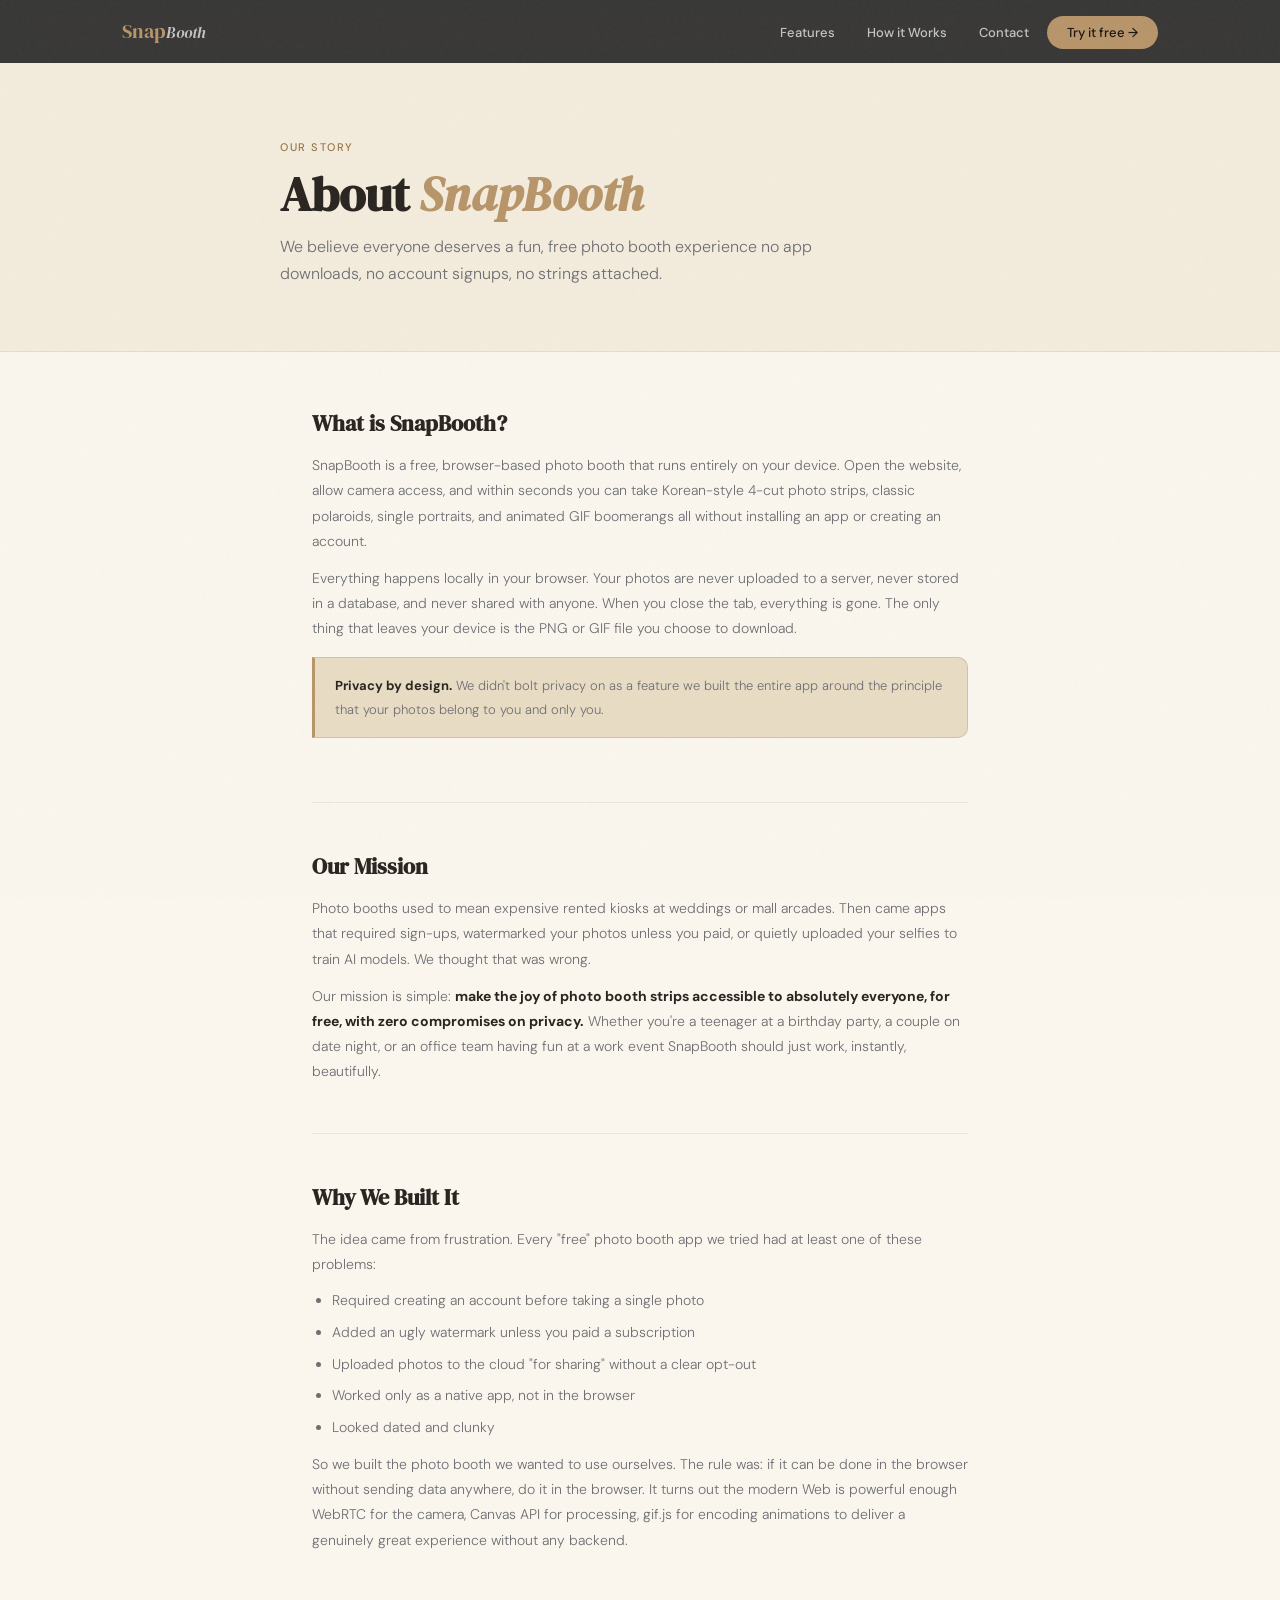
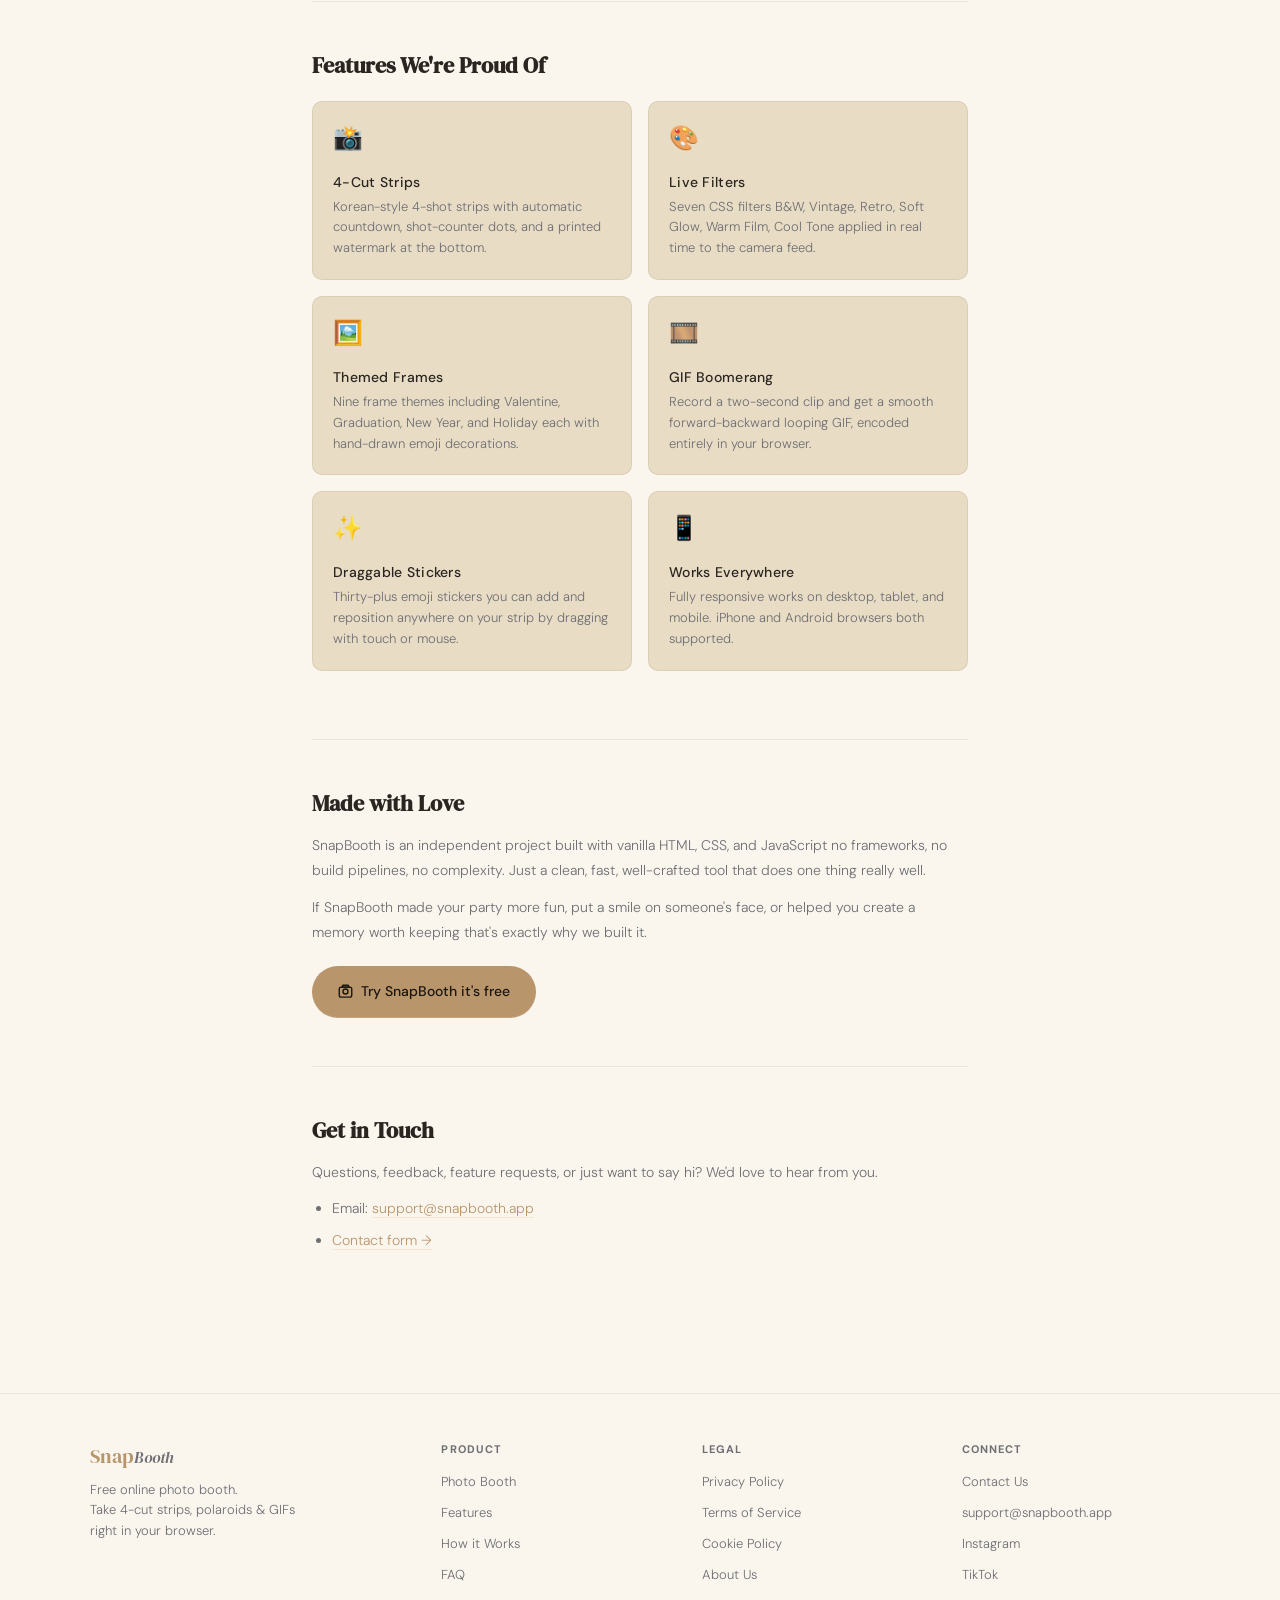
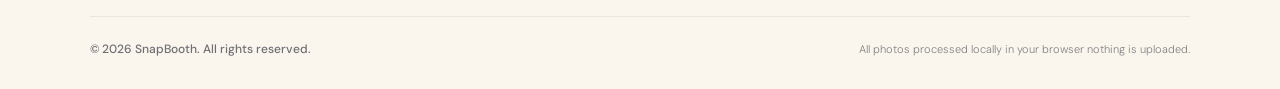
==== about.html @ 1b0c6205 "Initial commit — SnapBooth photo booth app" ====
<!DOCTYPE html>
<html lang="en">
<head>
  <meta charset="UTF-8">
  <meta name="viewport" content="width=device-width, initial-scale=1.0">
  <meta name="theme-color" content="#0e0e0f">
  <title>About Us | SnapBooth</title>
  <meta name="description" content="Learn about SnapBooth the free online photo booth that lets anyone take Korean 4-cut strips, polaroids, and GIF boomerangs with no signup.">
  <meta name="robots" content="index, follow">
  <link rel="canonical" href="https://snapbooth.app/about.html">
  <link rel="preconnect" href="https://fonts.googleapis.com">
  <link href="https://fonts.googleapis.com/css2?family=DM+Serif+Display:ital@0;1&family=DM+Sans:wght@300;400;500&display=swap" rel="stylesheet">
  <link rel="stylesheet" href="css/landing.css">
</head>
<body>

<nav class="nav" role="navigation" aria-label="Main navigation">
  <div class="nav-inner">
    <a href="index.html" class="nav-logo">Snap<span>Booth</span></a>
    <ul class="nav-links" role="list">
      <li><a href="index.html#features">Features</a></li>
      <li><a href="index.html#how">How it Works</a></li>
      <li><a href="contact.html">Contact</a></li>
      <li><a href="app.html" class="nav-cta">Try it free →</a></li>
    </ul>
    <button class="nav-hamburger" id="nav-hamburger" aria-label="Open menu" aria-expanded="false" aria-controls="mobile-menu">
      <svg width="22" height="22" fill="none" stroke="currentColor" stroke-width="2" viewBox="0 0 24 24"><line x1="3" y1="6" x2="21" y2="6"/><line x1="3" y1="12" x2="21" y2="12"/><line x1="3" y1="18" x2="21" y2="18"/></svg>
    </button>
  </div>
  <div id="mobile-menu" style="display:none;flex-direction:column;padding:16px 24px 20px;gap:4px;border-top:1px solid var(--border)">
    <a href="index.html#features" style="font-size:14px;color:var(--muted);text-decoration:none;padding:8px 0;border-bottom:1px solid var(--border)">Features</a>
    <a href="index.html#how"      style="font-size:14px;color:var(--muted);text-decoration:none;padding:8px 0;border-bottom:1px solid var(--border)">How it Works</a>
    <a href="contact.html"        style="font-size:14px;color:var(--muted);text-decoration:none;padding:8px 0;border-bottom:1px solid var(--border)">Contact</a>
    <a href="app.html"            style="display:inline-block;margin-top:12px;background:var(--accent);color:#1a1612;font-size:14px;font-weight:500;padding:12px 24px;border-radius:24px;text-decoration:none;text-align:center">Try it free →</a>
  </div>
</nav>

<div class="page-hero">
  <div class="page-hero-inner">
    <span class="section-eyebrow">Our Story</span>
    <h1>About <em>SnapBooth</em></h1>
    <p style="font-size:16px;color:var(--muted);line-height:1.7;margin-top:12px;max-width:560px">
      We believe everyone deserves a fun, free photo booth experience no app downloads, no account signups, no strings attached.
    </p>
  </div>
</div>

<main class="page-body">

  <div class="prose-section">
    <h2>What is SnapBooth?</h2>
    <p>SnapBooth is a free, browser-based photo booth that runs entirely on your device. Open the website, allow camera access, and within seconds you can take Korean-style 4-cut photo strips, classic polaroids, single portraits, and animated GIF boomerangs all without installing an app or creating an account.</p>
    <p>Everything happens locally in your browser. Your photos are never uploaded to a server, never stored in a database, and never shared with anyone. When you close the tab, everything is gone. The only thing that leaves your device is the PNG or GIF file you choose to download.</p>
    <div class="prose-highlight">
      <p><strong style="color:var(--text)">Privacy by design.</strong> We didn't bolt privacy on as a feature we built the entire app around the principle that your photos belong to you and only you.</p>
    </div>
  </div>

  <div class="prose-section">
    <h2>Our Mission</h2>
    <p>Photo booths used to mean expensive rented kiosks at weddings or mall arcades. Then came apps that required sign-ups, watermarked your photos unless you paid, or quietly uploaded your selfies to train AI models. We thought that was wrong.</p>
    <p>Our mission is simple: <strong style="color:var(--text)">make the joy of photo booth strips accessible to absolutely everyone, for free, with zero compromises on privacy.</strong> Whether you're a teenager at a birthday party, a couple on date night, or an office team having fun at a work event SnapBooth should just work, instantly, beautifully.</p>
  </div>

  <div class="prose-section">
    <h2>Why We Built It</h2>
    <p>The idea came from frustration. Every "free" photo booth app we tried had at least one of these problems:</p>
    <ul>
      <li>Required creating an account before taking a single photo</li>
      <li>Added an ugly watermark unless you paid a subscription</li>
      <li>Uploaded photos to the cloud "for sharing" without a clear opt-out</li>
      <li>Worked only as a native app, not in the browser</li>
      <li>Looked dated and clunky</li>
    </ul>
    <p>So we built the photo booth we wanted to use ourselves. The rule was: if it can be done in the browser without sending data anywhere, do it in the browser. It turns out the modern Web is powerful enough WebRTC for the camera, Canvas API for processing, gif.js for encoding animations to deliver a genuinely great experience without any backend.</p>
  </div>

  <div class="prose-section">
    <h2>Features We're Proud Of</h2>
    <div class="about-features">
      <div class="about-feature-card">
        <div class="icon">📸</div>
        <h3>4-Cut Strips</h3>
        <p>Korean-style 4-shot strips with automatic countdown, shot-counter dots, and a printed watermark at the bottom.</p>
      </div>
      <div class="about-feature-card">
        <div class="icon">🎨</div>
        <h3>Live Filters</h3>
        <p>Seven CSS filters B&amp;W, Vintage, Retro, Soft Glow, Warm Film, Cool Tone applied in real time to the camera feed.</p>
      </div>
      <div class="about-feature-card">
        <div class="icon">🖼️</div>
        <h3>Themed Frames</h3>
        <p>Nine frame themes including Valentine, Graduation, New Year, and Holiday each with hand-drawn emoji decorations.</p>
      </div>
      <div class="about-feature-card">
        <div class="icon">🎞️</div>
        <h3>GIF Boomerang</h3>
        <p>Record a two-second clip and get a smooth forward-backward looping GIF, encoded entirely in your browser.</p>
      </div>
      <div class="about-feature-card">
        <div class="icon">✨</div>
        <h3>Draggable Stickers</h3>
        <p>Thirty-plus emoji stickers you can add and reposition anywhere on your strip by dragging with touch or mouse.</p>
      </div>
      <div class="about-feature-card">
        <div class="icon">📱</div>
        <h3>Works Everywhere</h3>
        <p>Fully responsive works on desktop, tablet, and mobile. iPhone and Android browsers both supported.</p>
      </div>
    </div>
  </div>

  <div class="prose-section">
    <h2>Made with Love</h2>
    <p>SnapBooth is an independent project built with vanilla HTML, CSS, and JavaScript no frameworks, no build pipelines, no complexity. Just a clean, fast, well-crafted tool that does one thing really well.</p>
    <p>If SnapBooth made your party more fun, put a smile on someone's face, or helped you create a memory worth keeping that's exactly why we built it.</p>
    <p style="margin-top:20px">
      <a href="app.html" style="display:inline-flex;align-items:center;gap:8px;background:var(--accent);color:#1a1612;font-family:'DM Sans',sans-serif;font-size:14px;font-weight:500;padding:13px 26px;border-radius:30px;text-decoration:none;transition:background .2s">
        <svg width="15" height="15" fill="none" stroke="currentColor" stroke-width="2.2" viewBox="0 0 24 24"><circle cx="12" cy="12" r="4"/><path d="M8 2h8l2 3H6l2-3z"/><rect x="2" y="5" width="20" height="16" rx="3"/></svg>
        Try SnapBooth it's free
      </a>
    </p>
  </div>

  <div class="prose-section">
    <h2>Get in Touch</h2>
    <p>Questions, feedback, feature requests, or just want to say hi? We'd love to hear from you.</p>
    <ul>
      <li>Email: <a href="mailto:support@snapbooth.app">support@snapbooth.app</a></li>
      <li><a href="contact.html">Contact form →</a></li>
    </ul>
  </div>

</main>

<footer class="footer" role="contentinfo">
  <div class="footer-inner">
    <div class="footer-brand">
      <a href="index.html" class="footer-logo">Snap<span>Booth</span></a>
      <p class="footer-tagline">Free online photo booth.<br>Take 4-cut strips, polaroids &amp; GIFs<br>right in your browser.</p>
    </div>
    <div class="footer-col">
      <h4>Product</h4>
      <ul>
        <li><a href="app.html">Photo Booth</a></li>
        <li><a href="index.html#features">Features</a></li>
        <li><a href="index.html#how">How it Works</a></li>
        <li><a href="index.html#faq">FAQ</a></li>
      </ul>
    </div>
    <div class="footer-col">
      <h4>Legal</h4>
      <ul>
        <li><a href="privacy.html">Privacy Policy</a></li>
        <li><a href="terms.html">Terms of Service</a></li>
        <li><a href="privacy.html#cookies">Cookie Policy</a></li>
        <li><a href="about.html">About Us</a></li>
      </ul>
    </div>
    <div class="footer-col">
      <h4>Connect</h4>
      <ul>
        <li><a href="contact.html">Contact Us</a></li>
        <li><a href="mailto:support@snapbooth.app">support@snapbooth.app</a></li>
        <li><a href="#">Instagram</a></li>
        <li><a href="#">TikTok</a></li>
      </ul>
    </div>
  </div>
  <div class="footer-bottom">
    <p class="footer-copy">&copy; 2026 SnapBooth. All rights reserved.</p>
    <p class="footer-note">All photos processed locally in your browser nothing is uploaded.</p>
  </div>
</footer>

<script src="js/landing.js"></script>
</body>
</html>
---- css/landing.css ----
/* ── Shared tokens (mirrors style.css) ── */
:root {
  --bg: #FAF6EE;
  --surface: #F3ECDD;
  --surface2: #E8DCC4;
  --border: rgba(60, 40, 20, 0.08);
  --border2: rgba(60, 40, 20, 0.14);
  --text: #2A2520;
  --muted: #6E6E73;
  --accent: #B8956A;
  --accent2: #997748;
  --pink: #f2b8c6;
  --teal: #7ecec4;
  --radius: 16px;
  --radius-sm: 10px;
  --max-w: 1100px;
}

*,
*::before,
*::after {
  box-sizing: border-box;
  margin: 0;
  padding: 0;
}

html {
  scroll-behavior: smooth;
}

body {
  background: var(--bg);
  color: var(--text);
  font-family: 'DM Sans', sans-serif;
  font-weight: 300;
  min-height: 100vh;
  overflow-x: hidden;
}

/* Noise texture */
body::before {
  content: '';
  position: fixed;
  inset: 0;
  background-image: url("data:image/svg+xml,%3Csvg viewBox='0 0 256 256' xmlns='http://www.w3.org/2000/svg'%3E%3Cfilter id='n'%3E%3CfeTurbulence type='fractalNoise' baseFrequency='0.9' numOctaves='4' stitchTiles='stitch'/%3E%3C/filter%3E%3Crect width='100%25' height='100%25' filter='url(%23n)' opacity='1'/%3E%3C/svg%3E");
  opacity: 0.025;
  pointer-events: none;
  z-index: 9999;
}

/* ── Utility ── */
.container {
  max-width: var(--max-w);
  margin: 0 auto;
  padding: 0 32px;
}

.section-eyebrow {
  display: inline-block;
  font-size: 11px;
  letter-spacing: .14em;
  text-transform: uppercase;
  font-weight: 500;
  color: var(--accent2);
  margin-bottom: 14px;
}

.section-title {
  font-family: 'DM Serif Display', serif;
  font-size: clamp(2rem, 5vw, 3.2rem);
  line-height: 1.12;
  color: var(--text);
}

.section-title em {
  font-style: italic;
  color: var(--accent);
}

.section-sub {
  font-size: 16px;
  line-height: 1.7;
  color: var(--muted);
  max-width: 520px;
  margin-top: 14px;
}

/* ── Scroll animations ──
   Premium reveal: blur + fade + subtle lift. Animates opacity, transform,
   and filter together with a single smooth easing. Each target only plays
   once (IntersectionObserver unobserves on first hit), and rootMargin: 50px
   means the blur resolves just as the element enters the viewport — so the
   user never sees a frozen blurred frame. */
[data-animate] {
  opacity: 0;
  transform: translate3d(0, 14px, 0);
  filter: blur(8px);
  transition:
    opacity .7s cubic-bezier(0.16, 1, 0.3, 1),
    transform .7s cubic-bezier(0.16, 1, 0.3, 1),
    filter .7s cubic-bezier(0.16, 1, 0.3, 1);
  will-change: opacity, transform, filter;
}

[data-animate].visible {
  opacity: 1;
  transform: translate3d(0, 0, 0);
  filter: blur(0);
}

/* Drop will-change once the animation has played to free GPU layers. */
[data-animate].visible {
  will-change: auto;
}

@media (prefers-reduced-motion: reduce) {
  [data-animate] {
    opacity: 1 !important;
    transform: none !important;
    filter: none !important;
    transition: none !important;
  }
}

[data-animate][data-delay="1"] {
  transition-delay: .1s;
}

[data-animate][data-delay="2"] {
  transition-delay: .2s;
}

[data-animate][data-delay="3"] {
  transition-delay: .3s;
}

[data-animate][data-delay="4"] {
  transition-delay: .4s;
}

[data-animate][data-delay="5"] {
  transition-delay: .5s;
}

[data-animate][data-delay="6"] {
  transition-delay: .6s;
}

[data-animate][data-delay="7"] {
  transition-delay: .7s;
}

[data-animate][data-delay="8"] {
  transition-delay: .8s;
}

[data-animate][data-delay="9"] {
  transition-delay: .9s;
}

[data-animate][data-delay="10"] {
  transition-delay: 1.0s;
}

/* ── Ad Slots ── */
.ad-slot {
  background: var(--surface2);
  border: 1px dashed var(--border2);
  border-radius: var(--radius-sm);
  display: flex;
  flex-direction: column;
  align-items: center;
  justify-content: center;
  min-height: 90px;
}

.ad-slot--top {
  border-radius: 0;
  border-left: none;
  border-right: none;
  border-top: none;
}

.ad-slot--mid {
  min-height: 100px;
  margin: 0 auto;
  max-width: var(--max-w);
  width: 100%;
  border-radius: var(--radius);
}

.ad-label {
  font-size: 10px;
  letter-spacing: .12em;
  text-transform: uppercase;
  color: var(--muted);
  opacity: .45;
}

/* ── Nav ── */
.nav {
  position: sticky;
  top: 0;
  z-index: 200;
  backdrop-filter: blur(16px);
  -webkit-backdrop-filter: blur(16px);
  background: rgba(14, 14, 15, .82);
  border-bottom: 1px solid var(--border);
}

.nav-inner {
  max-width: var(--max-w);
  margin: 0 auto;
  padding: 0 32px;
  height: 62px;
  display: flex;
  align-items: center;
  justify-content: space-between;
  gap: 24px;
}

.nav-logo {
  font-family: 'DM Serif Display', serif;
  font-size: 20px;
  color: var(--accent);
  text-decoration: none;
  flex-shrink: 0;
}

.nav-logo span {
  color: rgba(255, 255, 255, .7);
  font-style: italic;
  font-size: 16px;
}

.nav-links {
  display: flex;
  align-items: center;
  gap: 4px;
  list-style: none;
}

.nav-links a {
  font-size: 13px;
  font-weight: 500;
  color: rgba(255, 255, 255, .7);
  text-decoration: none;
  padding: 6px 14px;
  border-radius: 20px;
  transition: color .2s, background .2s;
}

.nav-links a:hover {
  color: #fff;
  background: rgba(255, 255, 255, .08);
}

.nav-cta {
  background: var(--accent);
  color: #1a1612 !important;
  font-weight: 500 !important;
  padding: 8px 20px !important;
  border-radius: 20px !important;
  transition: background .2s !important;
}

.nav-cta:hover {
  background: var(--accent2) !important;
  color: #1a1612 !important;
}

.nav-hamburger {
  display: none;
  background: none;
  border: none;
  cursor: pointer;
  padding: 4px;
  color: var(--muted);
}

/* ── Hero ── */
.hero {
  min-height: calc(100vh - 62px);
  display: grid;
  grid-template-columns: 1fr 1fr;
  align-items: center;
  gap: 60px;
  padding: 80px 32px 80px;
  max-width: var(--max-w);
  margin: 0 auto;
}

.hero-badge {
  display: inline-flex;
  align-items: center;
  gap: 8px;
  background: var(--surface2);
  border: 1px solid var(--border2);
  border-radius: 20px;
  padding: 5px 14px;
  font-size: 12px;
  color: var(--muted);
  margin-bottom: 20px;
}

.hero-badge-dot {
  width: 6px;
  height: 6px;
  border-radius: 50%;
  background: #6fcf97;
  flex-shrink: 0;
  animation: blink 2s ease infinite;
}

.hero h1 {
  font-family: 'DM Serif Display', serif;
  font-size: clamp(2.8rem, 6vw, 4.2rem);
  line-height: 1.08;
  letter-spacing: -.02em;
  color: var(--text);
  margin-bottom: 20px;
}

.hero h1 em {
  font-style: italic;
  color: var(--accent);
}

.hero-sub {
  font-size: 17px;
  line-height: 1.7;
  color: var(--muted);
  max-width: 460px;
  margin-bottom: 34px;
}

.hero-ctas {
  display: flex;
  align-items: center;
  gap: 14px;
  flex-wrap: wrap;
}

/* ── sc-row / sc-card ── */
.sc-row {
  display: flex;
  gap: 28px;
  overflow-x: auto;
  padding: 24px 48px;
  scroll-snap-type: x mandatory;
  scrollbar-width: none;
}

.sc-row::-webkit-scrollbar {
  display: none;
}

.sc-card {
  flex-shrink: 0;
  width: 180px;
  cursor: pointer;
  display: flex;
  flex-direction: column;
  align-items: center;
  gap: 12px;
  text-decoration: none;
  color: inherit;
  scroll-snap-align: start;
  transition: transform 0.4s cubic-bezier(0.16, 1, 0.3, 1);
}

.sc-card:hover {
  transform: translateY(-4px);
}

.sc-card:hover .sc-frame {
  box-shadow: 0 4px 8px rgba(60, 40, 20, .06), 0 24px 48px -12px rgba(60, 40, 20, .25);
}

.sc-frame {
  position: relative;
  width: 100%;
  background: #ffffff;
  border-radius: 6px;
  box-shadow: 0 1px 2px rgba(60, 40, 20, .08), 0 16px 32px -10px rgba(60, 40, 20, .22);
  padding: 12px 12px 26px;
  transition: box-shadow .2s ease;
}

/* Per-mode bottom padding to mirror canvas footer proportions:
   strip modes have a 220px polaroid-style footer, polaroid/photocard have ~90px,
   grid layouts have minimal footer. */
.sc-frame:has(.sc-4cut),
.sc-frame:has(.sc-3cut),
.sc-frame:has(.sc-2cut) { padding-bottom: 38px; }

.sc-frame:has(.sc-polaroid),
.sc-frame:has(.sc-double-polaroid),
.sc-frame:has(.sc-photocard) { padding-bottom: 22px; }

.sc-frame:has(.sc-6cut),
.sc-frame:has(.sc-3horiz),
.sc-frame:has(.sc-squaregrid),
.sc-frame:has(.sc-grid4),
.sc-frame:has(.sc-single),
.sc-frame:has(.sc-1large3small) { padding-bottom: 16px; }


.sc-grid {
  display: grid;
  gap: 4px;
}

.sc-grid img {
  width: 100%;
  height: 100%;
  object-fit: cover;
  display: block;
  border-radius: 2px;
}

/* Aspect ratios match the actual photo-zone aspect of buildStrip output
   (W=1280, H=960; strip modes use cinematic crop pH=H*0.78=749). */
.sc-4cut          { grid-template-rows: repeat(4, 1fr); aspect-ratio: 0.42; }
.sc-3cut          { grid-template-rows: repeat(3, 1fr); aspect-ratio: 0.56; }
.sc-2cut          { grid-template-rows: repeat(2, 1fr); aspect-ratio: 0.84; }
.sc-6cut          { grid-template: repeat(3, 1fr) / repeat(2, 1fr); aspect-ratio: 0.89; }
.sc-3horiz        { grid-template-columns: repeat(3, 1fr); aspect-ratio: 2.27; }
.sc-squaregrid    { grid-template: 1fr 1fr / 1fr 1fr; aspect-ratio: 1.33; }
.sc-1large3small  { grid-template: 3fr 1fr / 1fr 1fr 1fr; aspect-ratio: 1.0; }
.sc-grid4         { grid-template: 1fr 1fr / 1fr 1fr; aspect-ratio: 1.33; }
.sc-double-polaroid { grid-template-rows: 1fr 1fr; aspect-ratio: 0.65; }
.sc-single        { grid-template-columns: 1fr; aspect-ratio: 1.33; }
.sc-polaroid      { grid-template-columns: 1fr; aspect-ratio: 1.33; }
.sc-photocard     { grid-template-columns: 1fr; aspect-ratio: 1.33; }
.sc-gif           { grid-template-columns: 1fr; aspect-ratio: 1.33; position: relative; }

.sc-1large3small img:first-child { grid-column: 1 / -1; }

.sc-tilt3 {
  background: #5C0000;
  border-radius: 4px;
  padding: 8px;
  display: flex;
  flex-direction: column;
  gap: 6px;
  aspect-ratio: 0.42;
}

.sc-tilt3 img {
  flex: 1;
  width: 100%;
  object-fit: cover;
  border: 2px solid #000;
  display: block;
  box-shadow: 0 2px 4px rgba(0, 0, 0, .25);
}

.sc-tilt3 img:nth-child(1) {
  transform: rotate(-2deg);
}

.sc-tilt3 img:nth-child(2) {
  transform: rotate(2deg);
}

.sc-tilt3 img:nth-child(3) {
  transform: rotate(-2deg);
}

.sc-frame.is-tilt3 {
  background: transparent;
  padding: 0;
}

.sc-badge {
  position: absolute;
  top: -6px;
  right: 6px;
  padding: 5px 11px;
  border-radius: 9999px;
  font-size: 10px;
  font-weight: 700;
  letter-spacing: .08em;
  color: #FAF6EE;
  background: #2A2520;
  border: 1px solid #E8DCC4;
  box-shadow: 0 4px 10px -2px rgba(42, 37, 32, .25);
  z-index: 2;
}

.sc-badge.try {
  background: #C9A07A;
  color: #2A2520;
  border: 1px solid #8B6F47;
  box-shadow: 0 4px 10px -2px rgba(201, 160, 122, .3);
}

.sc-gif-tag {
  position: absolute;
  top: 50%;
  left: 50%;
  transform: translate(-50%, -50%);
  background: rgba(0, 0, 0, .7);
  color: #fff;
  padding: 5px 12px;
  border-radius: 9999px;
  font-size: 11px;
  font-weight: 700;
  letter-spacing: .15em;
}

.sc-label {
  font-size: 14px;
  font-weight: 600;
  color: var(--accent2);
  text-align: center;
}

.sc-meta {
  font-size: 12px;
  color: #9A8E7E;
  text-align: center;
  line-height: 1.4;
}

/* Carousel arrows */
.sc-wrap {
  position: relative;
}

.sc-arrow {
  position: absolute;
  top: 50%;
  transform: translateY(-50%);
  width: 48px;
  height: 48px;
  border-radius: 9999px;
  background: #ffffff;
  border: 1px solid rgba(60, 40, 20, .12);
  display: flex;
  align-items: center;
  justify-content: center;
  cursor: pointer;
  box-shadow: 0 4px 12px rgba(60, 40, 20, .12);
  z-index: 3;
  transition: background .15s ease;
}

.sc-arrow:hover {
  background: #F3ECDD;
}

.sc-arrow.prev {
  left: 0;
}

.sc-arrow.next {
  right: 0;
}

.sc-arrow svg {
  color: #2A2520;
}

@media (max-width: 600px) {
  .sc-row {
    padding: 20px 24px;
    gap: 20px;
  }

  .sc-card {
    width: 150px;
  }

  .sc-arrow {
    width: 40px;
    height: 40px;
  }
}

.cta-primary {
  display: inline-flex;
  align-items: center;
  gap: 8px;
  background: var(--accent);
  color: #1a1612;
  font-family: 'DM Sans', sans-serif;
  font-size: 15px;
  font-weight: 500;
  padding: 14px 28px;
  border-radius: 30px;
  text-decoration: none;
  transition: background 0.3s cubic-bezier(0.16, 1, 0.3, 1), transform 0.3s cubic-bezier(0.16, 1, 0.3, 1), box-shadow 0.3s cubic-bezier(0.16, 1, 0.3, 1);
  white-space: nowrap;
}

.cta-primary:hover {
  background: var(--accent2);
  transform: scale(1.02);
  box-shadow: 0 4px 16px rgba(184, 149, 106, 0.3);
}

.cta-primary:active {
  transform: scale(.98);
}

.cta-primary svg {
  flex-shrink: 0;
}

.cta-secondary {
  display: inline-flex;
  align-items: center;
  gap: 6px;
  color: var(--muted);
  font-size: 14px;
  text-decoration: none;
  padding: 14px 4px;
  border-bottom: 1px solid transparent;
  transition: color .2s, border-color .2s;
  border: 2px solid var(--border2);
  border-radius: 15px;
}

.cta-secondary:hover {
  color: var(--text);
  border-color: var(--accent);
  transform: translateY(-2px);
}

/* ── Strip visual mockup ── */
.hero-visual {
  display: flex;
  align-items: center;
  justify-content: center;
  position: relative;
  padding: 20px;
}

.strips-scene {
  position: relative;
  width: 190px;
  height: 440px;
}

.strip-card {
  position: absolute;
  width: 140px;
  background: #f8f6f2;
  border-radius: 12px;
  padding: 12px 12px 32px;
  display: flex;
  flex-direction: column;
  gap: 8px;
  box-shadow: 0 24px 80px rgba(0, 0, 0, .55), 0 4px 16px rgba(0, 0, 0, .3);
}

@keyframes float-back {
  0% { transform: rotate(8deg) translateY(0px); }
  50% { transform: rotate(8deg) translateY(-8px); }
  100% { transform: rotate(8deg) translateY(0px); }
}

@keyframes float-front {
  0% { transform: rotate(-3deg) translateY(0px); }
  50% { transform: rotate(-3deg) translateY(-8px); }
  100% { transform: rotate(-3deg) translateY(0px); }
}

.strip-card--back {
  left: 30px;
  top: 20px;
  transform: rotate(8deg);
  opacity: .6;
  background: #f5efe8;
  animation: float-back 8s ease-in-out infinite;
}

.strip-card--front {
  left: 0;
  top: 40px;
  transform: rotate(-3deg);
  z-index: 2;
  animation: float-front 7s ease-in-out infinite reverse;
}

.strip-photo {
  width: 100%;
  border-radius: 6px;
  aspect-ratio: 4/3;
  overflow: hidden;
  background: #ddd;
}

.strip-photo img {
  width: 100%;
  height: 100%;
  object-fit: cover;
  object-position: center top;
  display: block;
}

.strip-brand {
  text-align: center;
  font-family: 'DM Sans', sans-serif;
  font-size: 12px;
  color: rgba(0, 0, 0, 0.9);
  letter-spacing: .08em;
  text-transform: lowercase;
  margin-top: 4px;
}

.strip-glow {
  position: absolute;
  width: 300px;
  height: 300px;
  border-radius: 50%;
  background: radial-gradient(circle, rgba(232, 196, 160, .18) 0%, transparent 70%);
  top: 50%;
  left: 50%;
  transform: translate(-50%, -50%);
  pointer-events: none;
}

/* ── Layout Formats section ── */
.formats-section {
  padding: 72px 32px 80px;
  background: var(--surface);
  border-top: 1px solid var(--border);
  border-bottom: 1px solid var(--border);
}

.formats-inner {
  max-width: var(--max-w);
  margin: 0 auto;
}

.formats-header {
  text-align: center;
  margin-bottom: 48px;
}

.formats-sub {
  font-size: 14px;
  color: var(--muted);
  margin-top: 10px;
  max-width: 440px;
  margin-left: auto;
  margin-right: auto;
  line-height: 1.6;
}

/* Horizontally scrollable row of format cards */
.formats-scroll-wrap {
  position: relative;
  /* fade edges to hint scroll */
  -webkit-mask-image: linear-gradient(90deg, transparent 0%, black 3%, black 97%, transparent 100%);
  mask-image: linear-gradient(90deg, transparent 0%, black 3%, black 97%, transparent 100%);
}

.formats-row {
  display: flex;
  gap: 12px;
  overflow-x: auto;
  padding: 4px 24px 16px;
  scrollbar-width: none;
  scroll-behavior: smooth;
  justify-content: center;
  flex-wrap: wrap;
}

.formats-row::-webkit-scrollbar {
  display: none;
}

/* Individual format card */
.format-card {
  flex-shrink: 0;
  text-decoration: none;
  display: flex;
  flex-direction: column;
  align-items: center;
  gap: 10px;
  padding: 14px 12px 16px;
  width: 130px;
  border-radius: 14px;
  border: 1px solid var(--border2);
  background: rgba(255, 255, 255, 0.04);
  cursor: pointer;
  transition: all .25s ease;
}

.format-card:hover {
  border-color: var(--accent2);
  background: rgba(232, 196, 160, .06);
  transform: translateY(-4px);
  box-shadow: 0 12px 32px rgba(0, 0, 0, .35);
}

.format-card--wide {
  width: 156px;
}

/* Photo preview in format card */
.fc-preview {
  display: flex;
  gap: 3px;
  width: 100%;
}

.fc-preview img {
  object-fit: cover;
  object-position: center top;
  border-radius: 3px;
  flex-shrink: 0;
}

.fc--4cut {
  flex-direction: column;
}

.fc--4cut img {
  width: 100%;
  height: 26px;
}

.fc--2cut {
  flex-direction: column;
}

.fc--2cut img {
  width: 100%;
  height: 50px;
}

.fc--6cut {
  flex-wrap: wrap;
}

.fc--6cut img {
  width: calc(50% - 1.5px);
  height: 32px;
}

.fc--3horiz {
  flex-direction: row;
}

.fc--3horiz img {
  flex: 1;
  height: 100px;
}

.fc--squaregrid {
  flex-wrap: wrap;
}

.fc--squaregrid img {
  width: calc(50% - 1.5px);
  height: 54px;
}

.fc--polaroid {
  flex-direction: column;
  background: #fff;
  padding: 4px 4px 20px;
  border-radius: 2px;
  box-shadow: 0 4px 12px rgba(0, 0, 0, .25);
}

.fc--polaroid img {
  width: 100%;
  height: 88px;
  border-radius: 1px;
}

.fc--photocard {
  flex-direction: column;
  background: #fff;
  padding: 7px;
  border-radius: 4px;
  box-shadow: 0 4px 12px rgba(0, 0, 0, .25);
}

.fc--photocard img {
  width: 100%;
  height: 80px;
  border-radius: 2px;
}

.fc--gif {
  position: relative;
  width: 100%;
}

.fc--gif img {
  width: 100%;
  height: 98px;
  border-radius: 4px;
  display: block;
}

.fc--gif::after {
  content: '';
  position: absolute;
  inset: 0;
  border-radius: 4px;
  background: rgba(0, 0, 0, .25) url("data:image/svg+xml,%3Csvg xmlns='http://www.w3.org/2000/svg' viewBox='0 0 24 24' fill='white'%3E%3Cpath d='M8 5v14l11-7z'/%3E%3C/svg%3E") center/22px no-repeat;
}

.fc-label {
  font-family: 'DM Serif Display', serif;
  font-size: 13px;
  color: var(--text);
  text-align: center;
  line-height: 1.3;
}

.fc-count {
  font-size: 10px;
  color: var(--muted);
  letter-spacing: .04em;
  text-align: center;
}

@media (max-width: 960px) {
  .formats-section {
    padding: 56px 0 64px;
  }

  .formats-header {
    padding: 0 20px;
    margin-bottom: 32px;
  }

  .formats-row {
    flex-wrap: nowrap;
    justify-content: flex-start;
    padding: 4px 20px 16px;
  }

  .format-card {
    width: 110px;
  }

  .format-card--wide {
    width: 132px;
  }

  .fc--4cut img {
    height: 22px;
  }

  .fc--2cut img {
    height: 42px;
  }

  .fc--squaregrid img {
    height: 44px;
  }

  .fc--polaroid {
    padding-bottom: 16px;
  }

  .fc--polaroid img {
    height: 74px;
  }

  .fc--photocard img {
    height: 68px;
  }

  .fc--gif img {
    height: 82px;
  }

  .fc--3horiz img {
    height: 84px;
  }
}

@media (max-width: 480px) {
  .format-card {
    width: 96px;
    padding: 10px 8px 12px;
    gap: 7px;
  }

  .format-card--wide {
    width: 114px;
  }

  .fc-label {
    font-size: 11px;
  }

  .fc-count {
    font-size: 9px;
  }
}

/* ── Features ── */
.features {
  padding: 100px 32px;
  background: var(--surface);
  border-top: 1px solid var(--border);
  border-bottom: 1px solid var(--border);
}

.features-inner {
  max-width: var(--max-w);
  margin: 0 auto;
}

.features-header {
  text-align: center;
  margin-bottom: 56px;
}

.features-grid {
  display: grid;
  grid-template-columns: repeat(3, 1fr);
  gap: 24px;
}

.feature-card {
  background: var(--surface2);
  border: 1px solid var(--border);
  border-radius: var(--radius);
  padding: 32px 28px;
  transition: border-color .25s, transform .25s;
}

.feature-card:hover {
  border-color: var(--border2);
  transform: translateY(-4px);
}

.feature-icon {
  width: 48px;
  height: 48px;
  background: rgba(232, 196, 160, .1);
  border: 1px solid rgba(232, 196, 160, .2);
  border-radius: 12px;
  display: flex;
  align-items: center;
  justify-content: center;
  font-size: 22px;
  margin-bottom: 20px;
}

.feature-icon img {
  opacity: 0.85;
  filter: brightness(1.2);
}

.feature-card:hover .feature-icon img {
  opacity: 1;
  transform: scale(1.08);
}

.feature-card h3 {
  font-family: 'DM Serif Display', serif;
  font-size: 1.15rem;
  margin-bottom: 10px;
  color: var(--text);
}

.feature-card p {
  font-size: 14px;
  line-height: 1.7;
  color: var(--muted);
}

/* ── How it works ── */
.how {
  padding: 100px 32px;
}

.how-inner {
  max-width: var(--max-w);
  margin: 0 auto;
}

.how-header {
  max-width: 520px;
  margin-bottom: 64px;
}

.steps {
  display: grid;
  grid-template-columns: repeat(3, 1fr);
  gap: 0;
  position: relative;
}

.steps::before {
  content: '';
  position: absolute;
  top: 28px;
  left: calc(16.67% + 16px);
  right: calc(16.67% + 16px);
  height: 1px;
  background: linear-gradient(90deg, var(--accent) 0%, var(--border2) 50%, var(--accent) 100%);
  opacity: .35;
}

.step {
  padding: 0 24px;
  text-align: center;
}

.step-num {
  width: 56px;
  height: 56px;
  border-radius: 50%;
  background: var(--surface2);
  border: 1px solid var(--border2);
  display: flex;
  align-items: center;
  justify-content: center;
  font-family: 'DM Serif Display', serif;
  font-size: 20px;
  color: var(--accent);
  margin: 0 auto 20px;
  position: relative;
  z-index: 1;
}

.step h3 {
  font-family: 'DM Serif Display', serif;
  font-size: 1.1rem;
  margin-bottom: 10px;
}

.step p {
  font-size: 14px;
  line-height: 1.7;
  color: var(--muted);
}

/* ── Mid CTA Banner ── */
.cta-banner {
  padding: 80px 32px;
  background: var(--surface);
  border-top: 1px solid var(--border);
  border-bottom: 1px solid var(--border);
  text-align: center;
}

.cta-banner-inner {
  max-width: 600px;
  margin: 0 auto;
}

.cta-banner h2 {
  font-family: 'DM Serif Display', serif;
  font-size: clamp(1.8rem, 4vw, 2.6rem);
  margin-bottom: 14px;
}

.cta-banner h2 em {
  font-style: italic;
  color: var(--accent);
}

.cta-banner p {
  font-size: 15px;
  color: var(--muted);
  line-height: 1.7;
  margin-bottom: 32px;
}

.cta-pair {
  display: flex;
  align-items: center;
  justify-content: center;
  gap: 14px;
  flex-wrap: wrap;
}

/* ── FAQ ── */
.faq {
  padding: 100px 32px;
}

.faq-inner {
  max-width: 720px;
  margin: 0 auto;
}

.faq-header {
  margin-bottom: 48px;
}

.faq-list {
  display: flex;
  flex-direction: column;
  gap: 2px;
}

.faq-item {
  border: 1px solid var(--border);
  border-radius: var(--radius-sm);
  background: var(--surface);
  overflow: hidden;
  transition: border-color .2s;
}

.faq-item.open {
  border-color: var(--border2);
}

.faq-q {
  width: 100%;
  text-align: left;
  display: flex;
  align-items: center;
  justify-content: space-between;
  gap: 16px;
  padding: 20px 24px;
  background: none;
  border: none;
  cursor: pointer;
  font-family: 'DM Sans', sans-serif;
  font-size: 15px;
  font-weight: 500;
  color: var(--text);
  transition: color .2s;
}

.faq-q:hover {
  color: var(--accent);
}

.faq-q svg {
  flex-shrink: 0;
  transition: transform .3s ease;
  color: var(--muted);
}

.faq-item.open .faq-q svg {
  transform: rotate(45deg);
  color: var(--accent);
}

.faq-a {
  max-height: 0;
  overflow: hidden;
  transition: max-height .35s ease, padding .35s ease;
  font-size: 14px;
  line-height: 1.75;
  color: var(--muted);
  padding: 0 24px;
}

.faq-item.open .faq-a {
  max-height: 300px;
  padding: 0 24px 20px;
}

/* ── Footer ── */
.footer {
  border-top: 1px solid var(--border);
  padding: 48px 32px 32px;
}

.footer-inner {
  max-width: var(--max-w);
  margin: 0 auto;
  display: grid;
  grid-template-columns: 1.4fr 1fr 1fr 1fr;
  gap: 32px;
  align-items: start;
  padding-bottom: 32px;
  border-bottom: 1px solid var(--border);
}

.footer-logo {
  font-family: 'DM Serif Display', serif;
  font-size: 20px;
  color: var(--accent);
  text-decoration: none;
  display: block;
  margin-bottom: 10px;
}

.footer-logo span {
  color: var(--muted);
  font-style: italic;
  font-size: 16px;
}

.footer-tagline {
  font-size: 13px;
  color: var(--muted);
  line-height: 1.6;
}

.footer-col h4 {
  font-size: 11px;
  letter-spacing: .1em;
  text-transform: uppercase;
  color: var(--muted);
  margin-bottom: 14px;
}

.footer-col ul {
  list-style: none;
  display: flex;
  flex-direction: column;
  gap: 10px;
}

.footer-col a {
  font-size: 13px;
  color: var(--muted);
  text-decoration: none;
  transition: color .2s;
}

.footer-col a:hover {
  color: var(--accent);
}

.footer-bottom {
  max-width: var(--max-w);
  margin: 24px auto 0;
  display: flex;
  align-items: center;
  justify-content: space-between;
  gap: 16px;
  flex-wrap: wrap;
}

.footer-copy {
  font-size: 12px;
  color: var(--muted);
  font-weight: 500;
}

.footer-note {
  font-size: 11px;
  color: var(--muted);
  opacity: .85;
}

/* ── Scrollbar ── */
::-webkit-scrollbar {
  width: 4px;
  height: 4px;
}

::-webkit-scrollbar-track {
  background: transparent;
}

::-webkit-scrollbar-thumb {
  background: var(--border2);
  border-radius: 2px;
}

/* ── Animations ── */
@keyframes blink {

  0%,
  100% {
    opacity: 1
  }

  50% {
    opacity: .4
  }
}

@keyframes fadeDown {
  from {
    opacity: 0;
    transform: translateY(-16px)
  }

  to {
    opacity: 1;
    transform: translateY(0)
  }
}

@keyframes floatUp {
  from {
    opacity: 0;
    transform: translateY(24px)
  }

  to {
    opacity: 1;
    transform: translateY(0)
  }
}

.nav {
  animation: fadeDown .5s ease both;
}

/* ── Mobile ── */

/* Tablet: 960px stack hero, single-col features */
@media (max-width: 960px) {
  .hero {
    grid-template-columns: 1fr;
    min-height: auto;
    padding: 60px 24px 40px;
    gap: 40px;
    text-align: center;
  }

  .hero-sub {
    max-width: 100%;
  }

  .hero-ctas {
    justify-content: center;
  }

  .hero-visual {
    order: -1;
    padding: 8px 20px 24px;
  }

  .strips-scene {
    height: 480px;
    width: 200px;
    margin: 0 auto;
  }

  .strip-card {
    width: 130px;
  }

  .strip-card--back {
    left: 50px;
    top: 10px;
  }

  .strip-card--front {
    left: 0;
    top: 30px;
  }

  .features-grid {
    grid-template-columns: 1fr 1fr;
    gap: 16px;
  }

  .steps {
    grid-template-columns: 1fr;
    gap: 28px;
  }

  .steps::before {
    display: none;
  }

  .step {
    text-align: left;
    display: flex;
    align-items: flex-start;
    gap: 20px;
    padding: 0;
  }

  .step-num {
    flex-shrink: 0;
    margin: 0;
  }

  .footer-inner {
    grid-template-columns: 1fr 1fr;
  }

  .container {
    padding: 0 20px;
  }

  .features {
    padding: 60px 20px;
  }

  .how {
    padding: 60px 20px;
  }

  .cta-banner {
    padding: 60px 20px;
  }

  .faq {
    padding: 60px 20px;
  }
}

/* Phone: 640px hide desktop nav, tighten hero */
@media (max-width: 640px) {
  .nav-links {
    display: none;
  }

  .nav-hamburger {
    display: block;
  }

  .nav-inner {
    padding: 0 20px;
  }

  .hero {
    padding: 40px 20px 28px;
    gap: 32px;
  }

  .hero h1 {
    font-size: clamp(2.2rem, 8vw, 3rem);
  }

  .hero-sub {
    font-size: 15px;
  }

  .features-grid {
    grid-template-columns: 1fr;
  }

  .cta-primary {
    width: 100%;
    justify-content: center;
  }

  .footer {
    padding: 40px 20px 24px;
  }

  .footer-bottom {
    flex-direction: column;
    text-align: center;
    gap: 6px;
  }
}

/* Small phone: 480px tightest layout */
@media (max-width: 480px) {
  .hero {
    padding: 32px 16px 24px;
  }

  .hero-badge {
    font-size: 11px;
  }

  /* Strip visual: smaller, less offset */
  .strips-scene {
    height: 420px;
    width: 170px;
  }

  .strip-card {
    width: 110px;
    padding: 8px 8px 24px;
    gap: 5px;
  }

  .strip-card--back {
    left: 44px;
    top: 8px;
  }

  .strip-card--front {
    left: 0;
    top: 20px;
  }

  .strip-brand {
    font-size: 8px;
  }

  /* Footer full single-column */
  .footer-inner {
    grid-template-columns: 1fr;
    gap: 24px;
  }

  /* Features 1-col already, just tighten padding */
  .features {
    padding: 48px 16px;
  }

  .feature-card {
    padding: 22px 18px;
  }

  .how {
    padding: 48px 16px;
  }

  .cta-banner {
    padding: 48px 16px;
  }

  .faq {
    padding: 48px 16px;
  }

  .faq-q {
    font-size: 14px;
    padding: 16px 18px;
  }

  .faq-item.open .faq-a {
    padding: 0 18px 16px;
  }

  /* Nav */
  .nav-inner {
    padding: 0 16px;
    height: 56px;
  }

  .nav-logo {
    font-size: 18px;
  }

  /* CTA buttons full-width */
  .cta-pair {
    flex-direction: column;
    align-items: stretch;
  }

  .cta-primary {
    text-align: center;
    justify-content: center;
    padding: 15px 20px;
  }

  /* Inner pages */
  .page-hero {
    padding: 36px 16px 32px;
  }

  .page-body {
    padding: 32px 16px 56px;
  }

  .contact-grid {
    grid-template-columns: 1fr;
  }

  .about-features {
    grid-template-columns: 1fr;
  }
}

/* ═══════════════════════════════════════════════════════
   INNER PAGES  (privacy, about, contact, terms)
   ═══════════════════════════════════════════════════════ */

/* Page hero banner */
.page-hero {
  padding: 72px 32px 64px;
  border-bottom: 1px solid var(--border);
  background: var(--surface);
}

.page-hero-inner {
  max-width: 720px;
  margin: 0 auto;
}

.page-hero h1 {
  font-family: 'DM Serif Display', serif;
  font-size: clamp(2rem, 5vw, 3rem);
  line-height: 1.1;
  margin-bottom: 12px;
}

.page-hero h1 em {
  font-style: italic;
  color: var(--accent);
}

.page-hero-meta {
  font-size: 13px;
  color: var(--muted);
  margin-top: 10px;
  display: flex;
  align-items: center;
  gap: 16px;
  flex-wrap: wrap;
}

.page-hero-meta span {
  display: flex;
  align-items: center;
  gap: 5px;
}

/* Prose body */
.page-body {
  max-width: 720px;
  margin: 0 auto;
  padding: 56px 32px 80px;
}

.prose-section {
  margin-bottom: 48px;
  padding-bottom: 48px;
  border-bottom: 1px solid var(--border);
}

.prose-section:last-child {
  border-bottom: none;
  margin-bottom: 0;
}

.prose-section h2 {
  font-family: 'DM Serif Display', serif;
  font-size: 1.4rem;
  margin-bottom: 14px;
  color: var(--text);
}

.prose-section h3 {
  font-size: 14px;
  font-weight: 500;
  color: var(--text);
  margin: 20px 0 8px;
  letter-spacing: .02em;
}

.prose-section p {
  font-size: 14px;
  line-height: 1.8;
  color: var(--muted);
  margin-bottom: 12px;
}

.prose-section p:last-child {
  margin-bottom: 0;
}

.prose-section ul,
.prose-section ol {
  padding-left: 20px;
  display: flex;
  flex-direction: column;
  gap: 8px;
  margin-bottom: 12px;
}

.prose-section li {
  font-size: 14px;
  line-height: 1.7;
  color: var(--muted);
}

.prose-section a {
  color: var(--accent);
  text-decoration: none;
  border-bottom: 1px solid rgba(232, 196, 160, .3);
  transition: border-color .2s;
}

.prose-section a:hover {
  border-color: var(--accent);
}

.prose-highlight {
  background: var(--surface2);
  border: 1px solid var(--border2);
  border-left: 3px solid var(--accent);
  border-radius: 0 var(--radius-sm) var(--radius-sm) 0;
  padding: 16px 20px;
  margin: 16px 0;
}

.prose-highlight p {
  margin: 0;
  font-size: 13px;
}

/* About page cards */
.about-features {
  display: grid;
  grid-template-columns: 1fr 1fr;
  gap: 16px;
  margin: 20px 0;
}

.about-feature-card {
  background: var(--surface2);
  border: 1px solid var(--border);
  border-radius: var(--radius-sm);
  padding: 20px;
}

.about-feature-card .icon {
  font-size: 24px;
  margin-bottom: 10px;
}

.about-feature-card h3 {
  font-size: 14px;
  font-weight: 500;
  margin-bottom: 6px;
  color: var(--text);
}

.about-feature-card p {
  font-size: 13px;
  line-height: 1.6;
  color: var(--muted);
  margin: 0;
}

/* Contact form */
.contact-grid {
  display: grid;
  grid-template-columns: 1fr 1fr;
  gap: 40px;
  align-items: start;
}

.contact-info-block {
  display: flex;
  flex-direction: column;
  gap: 20px;
}

.contact-info-item {
  display: flex;
  align-items: flex-start;
  gap: 14px;
  padding: 18px;
  background: var(--surface2);
  border: 1px solid var(--border);
  border-radius: var(--radius-sm);
}

.contact-info-item .ci-icon {
  width: 36px;
  height: 36px;
  flex-shrink: 0;
  background: rgba(232, 196, 160, .1);
  border: 1px solid rgba(232, 196, 160, .2);
  border-radius: 8px;
  display: flex;
  align-items: center;
  justify-content: center;
  font-size: 16px;
}

.contact-info-item .ci-text {
  display: flex;
  flex-direction: column;
  gap: 3px;
}

.contact-info-item .ci-label {
  font-size: 11px;
  text-transform: uppercase;
  letter-spacing: .1em;
  color: var(--muted);
}

.contact-info-item .ci-val {
  font-size: 14px;
  color: var(--text);
}

.contact-info-item a {
  color: var(--accent);
  text-decoration: none;
}

.form-group {
  display: flex;
  flex-direction: column;
  gap: 6px;
  margin-bottom: 16px;
}

.form-group label {
  font-size: 12px;
  text-transform: uppercase;
  letter-spacing: .08em;
  color: var(--muted);
}

.form-input,
.form-textarea {
  background: var(--surface2);
  border: 1px solid var(--border2);
  border-radius: var(--radius-sm);
  padding: 12px 16px;
  font-family: 'DM Sans', sans-serif;
  font-size: 14px;
  color: var(--text);
  transition: border-color .2s;
  width: 100%;
}

.form-input:focus,
.form-textarea:focus {
  outline: none;
  border-color: var(--accent);
}

.form-textarea {
  min-height: 130px;
  resize: vertical;
}

.form-input::placeholder,
.form-textarea::placeholder {
  color: var(--muted);
  opacity: .5;
}

.form-submit {
  display: inline-flex;
  align-items: center;
  gap: 8px;
  background: var(--accent);
  color: #1a1612;
  font-family: 'DM Sans', sans-serif;
  font-size: 14px;
  font-weight: 500;
  padding: 13px 28px;
  border-radius: 30px;
  border: none;
  cursor: pointer;
  transition: background .22s, transform .2s;
  width: 100%;
  justify-content: center;
}

.form-submit:hover {
  background: var(--accent2);
  transform: translateY(-1px);
}

.form-note {
  font-size: 12px;
  color: var(--muted);
  opacity: .6;
  text-align: center;
  margin-top: 10px;
}

/* Quick links on contact */
.quick-links {
  display: flex;
  flex-direction: column;
  gap: 8px;
  margin-top: 12px;
}

.quick-link {
  display: flex;
  align-items: center;
  justify-content: space-between;
  padding: 12px 16px;
  background: var(--surface2);
  border: 1px solid var(--border);
  border-radius: var(--radius-sm);
  text-decoration: none;
  font-size: 13px;
  color: var(--muted);
  transition: border-color .2s, color .2s;
}

.quick-link:hover {
  border-color: var(--border2);
  color: var(--text);
}

.quick-link svg {
  flex-shrink: 0;
  color: var(--muted);
}

@media (max-width: 720px) {
  .page-hero {
    padding: 48px 20px 40px;
  }

  .page-body {
    padding: 40px 20px 60px;
  }

  .about-features {
    grid-template-columns: 1fr;
  }

  .contact-grid {
    grid-template-columns: 1fr;
  }
}

/* ── Accessibility: Reduced Motion ── */
[data-animate] {
  will-change: transform, opacity;
}

@media (prefers-reduced-motion: reduce) {
  [data-animate] {
    transition: none !important;
    transform: none !important;
    filter: none !important;
    opacity: 1 !important;
  }
  .strip-card--back, .strip-card--front {
    animation: none !important;
  }
  .sc-card, .cta-primary {
    transition-duration: 0.01s !important;
    transform: none !important;
  }
}
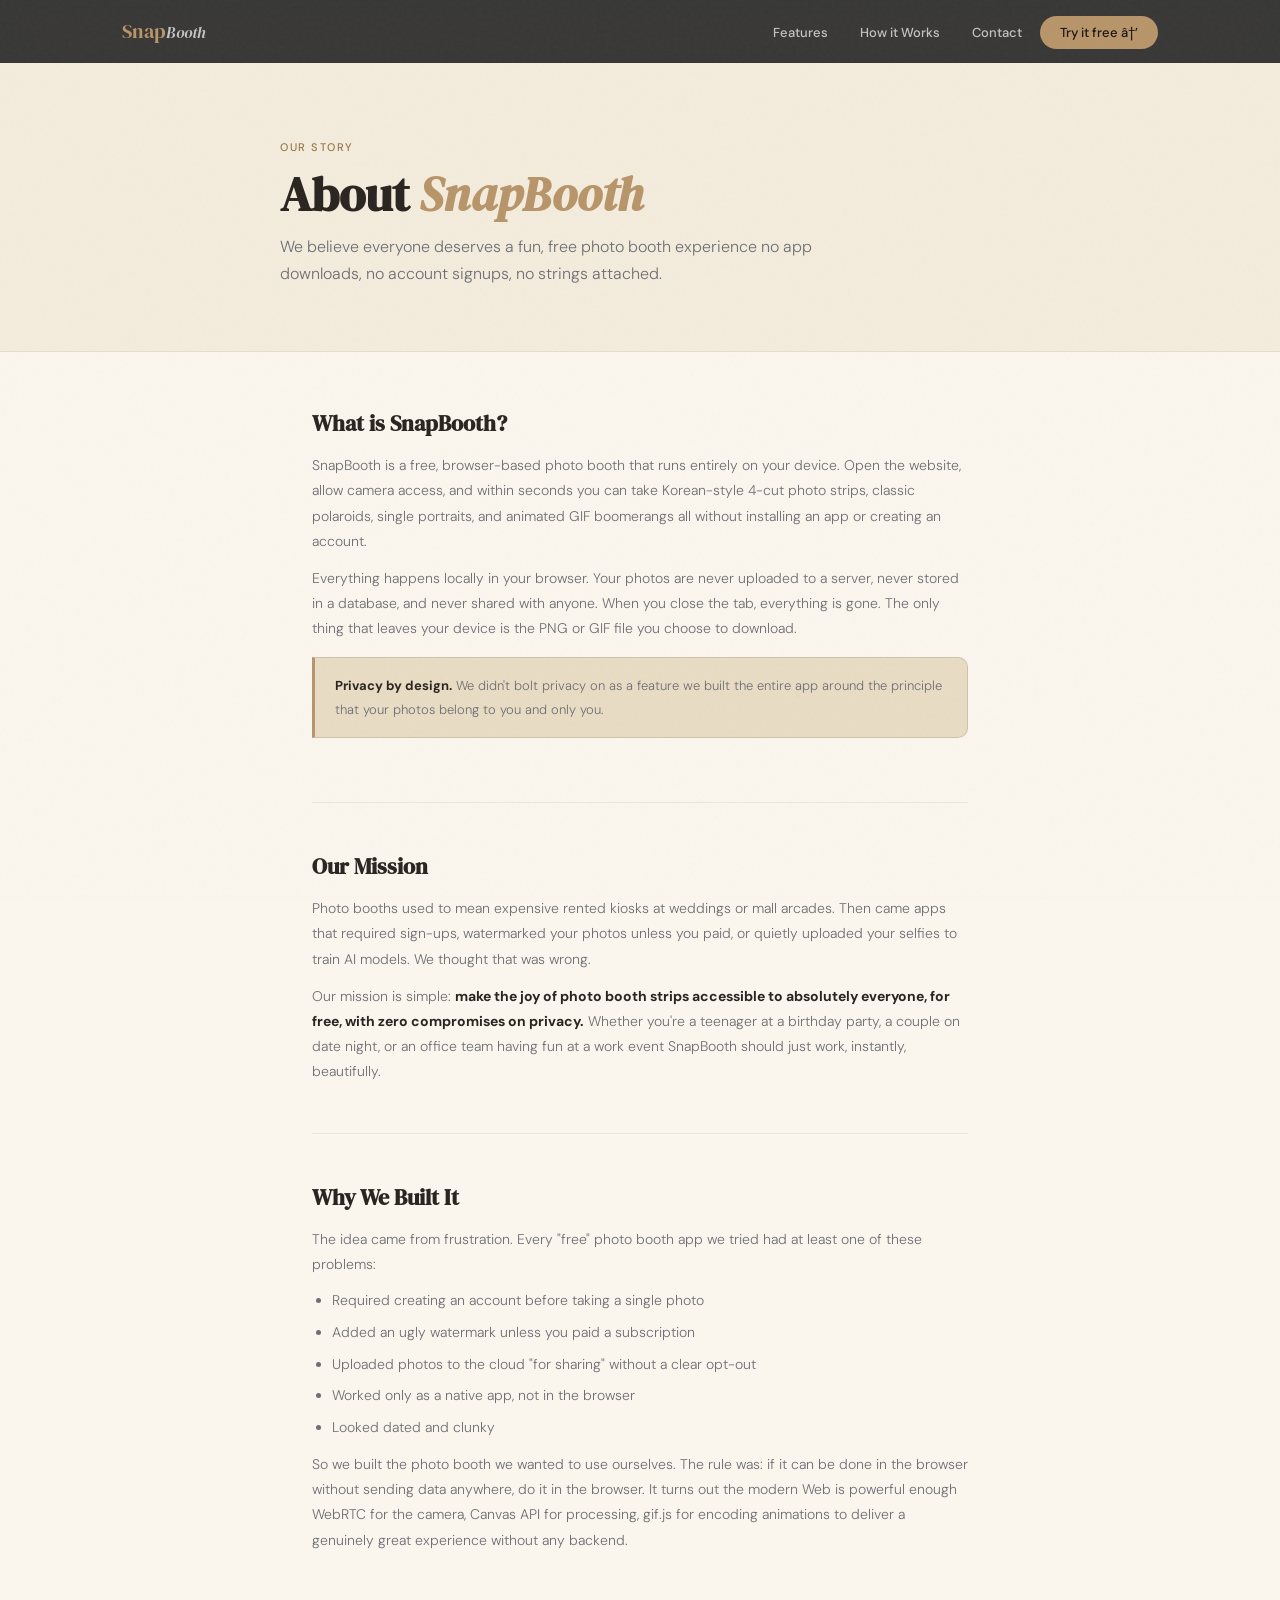
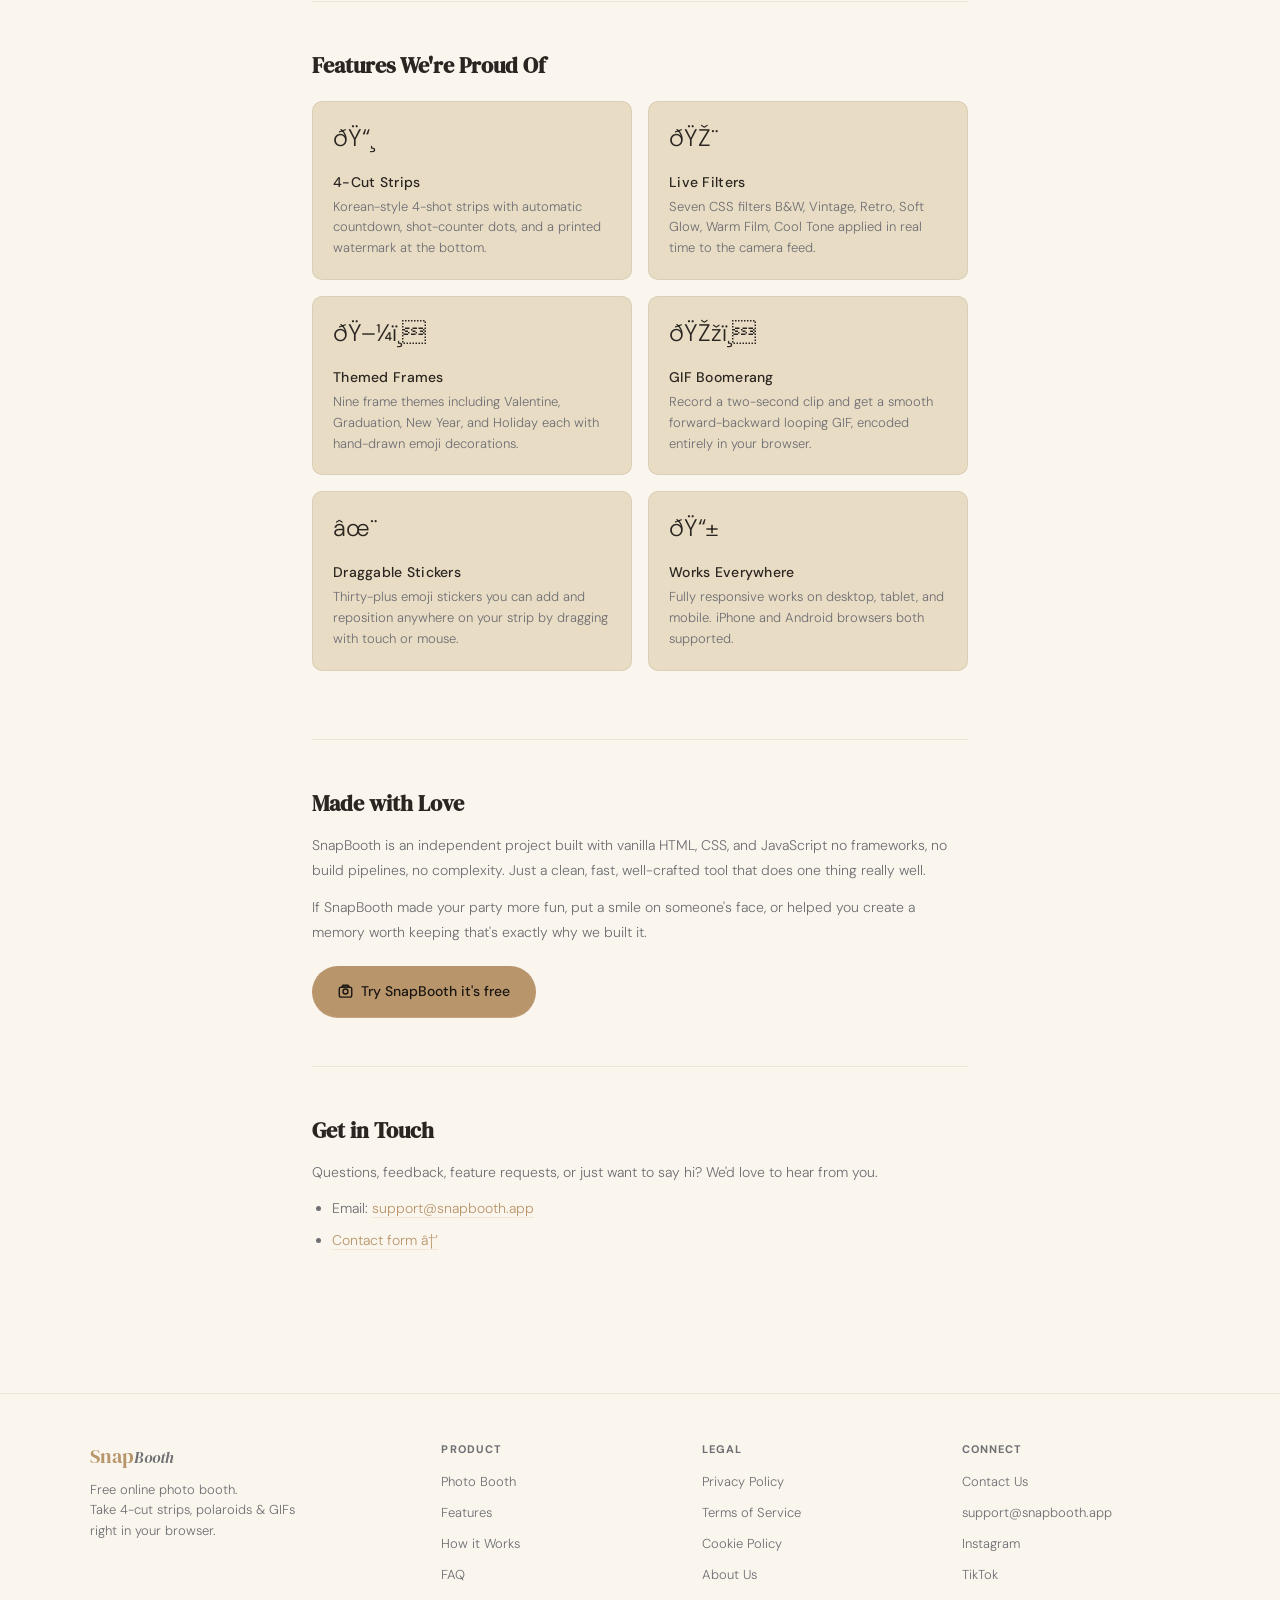
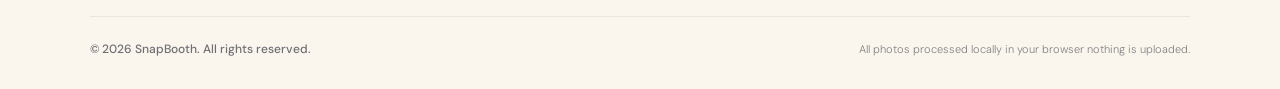
==== commit 05697eb0: "fixed" ====
--- a/about.html
+++ b/about.html
@@ -1,13 +1,32 @@
-<!DOCTYPE html>
+﻿<!DOCTYPE html>
 <html lang="en">
 <head>
   <meta charset="UTF-8">
+
+  <link rel="icon" type="image/png" href="favicon-96x96.png" sizes="96x96" />
+<link rel="icon" type="image/svg+xml" href="favicon.svg" />
+<link rel="shortcut icon" href="favicon.ico" />
+<link rel="apple-touch-icon" sizes="180x180" href="apple-touch-icon.png" />
+<meta name="apple-mobile-web-app-title" content="SnapBooth" />
+<link rel="manifest" href="site.webmanifest" />
   <meta name="viewport" content="width=device-width, initial-scale=1.0">
   <meta name="theme-color" content="#0e0e0f">
   <title>About Us | SnapBooth</title>
   <meta name="description" content="Learn about SnapBooth the free online photo booth that lets anyone take Korean 4-cut strips, polaroids, and GIF boomerangs with no signup.">
   <meta name="robots" content="index, follow">
-  <link rel="canonical" href="https://snapbooth.app/about.html">
+  <link rel="canonical" href="https://maypex2.github.io/snapbooth/about.html">
+
+  <meta property="og:type" content="website">
+  <meta property="og:title" content="About SnapBooth â€” Free Online Photo Booth">
+  <meta property="og:description" content="Learn about SnapBooth â€” the free online photo booth for Korean 4-cut strips, polaroids, and GIF boomerangs. No signup, no upload.">
+  <meta property="og:url" content="https://maypex2.github.io/snapbooth/about.html">
+  <meta property="og:image" content="https://maypex2.github.io/snapbooth/assets/og-image.jpg">
+  <meta property="og:site_name" content="SnapBooth">
+  <meta name="twitter:card" content="summary_large_image">
+  <meta name="twitter:title" content="About SnapBooth â€” Free Online Photo Booth">
+  <meta name="twitter:description" content="Free online photo booth â€” Korean 4-cut strips, polaroids, GIFs. No signup.">
+  <meta name="twitter:image" content="https://maypex2.github.io/snapbooth/assets/og-image.jpg">
+
   <link rel="preconnect" href="https://fonts.googleapis.com">
   <link href="https://fonts.googleapis.com/css2?family=DM+Serif+Display:ital@0;1&family=DM+Sans:wght@300;400;500&display=swap" rel="stylesheet">
   <link rel="stylesheet" href="css/landing.css">
@@ -21,7 +40,7 @@
       <li><a href="index.html#features">Features</a></li>
       <li><a href="index.html#how">How it Works</a></li>
       <li><a href="contact.html">Contact</a></li>
-      <li><a href="app.html" class="nav-cta">Try it free →</a></li>
+      <li><a href="app.html" class="nav-cta">Try it free â†’</a></li>
     </ul>
     <button class="nav-hamburger" id="nav-hamburger" aria-label="Open menu" aria-expanded="false" aria-controls="mobile-menu">
       <svg width="22" height="22" fill="none" stroke="currentColor" stroke-width="2" viewBox="0 0 24 24"><line x1="3" y1="6" x2="21" y2="6"/><line x1="3" y1="12" x2="21" y2="12"/><line x1="3" y1="18" x2="21" y2="18"/></svg>
@@ -31,7 +50,7 @@
     <a href="index.html#features" style="font-size:14px;color:var(--muted);text-decoration:none;padding:8px 0;border-bottom:1px solid var(--border)">Features</a>
     <a href="index.html#how"      style="font-size:14px;color:var(--muted);text-decoration:none;padding:8px 0;border-bottom:1px solid var(--border)">How it Works</a>
     <a href="contact.html"        style="font-size:14px;color:var(--muted);text-decoration:none;padding:8px 0;border-bottom:1px solid var(--border)">Contact</a>
-    <a href="app.html"            style="display:inline-block;margin-top:12px;background:var(--accent);color:#1a1612;font-size:14px;font-weight:500;padding:12px 24px;border-radius:24px;text-decoration:none;text-align:center">Try it free →</a>
+    <a href="app.html"            style="display:inline-block;margin-top:12px;background:var(--accent);color:#1a1612;font-size:14px;font-weight:500;padding:12px 24px;border-radius:24px;text-decoration:none;text-align:center">Try it free â†’</a>
   </div>
 </nav>
 
@@ -79,32 +98,32 @@
     <h2>Features We're Proud Of</h2>
     <div class="about-features">
       <div class="about-feature-card">
-        <div class="icon">📸</div>
+        <div class="icon">ðŸ“¸</div>
         <h3>4-Cut Strips</h3>
         <p>Korean-style 4-shot strips with automatic countdown, shot-counter dots, and a printed watermark at the bottom.</p>
       </div>
       <div class="about-feature-card">
-        <div class="icon">🎨</div>
+        <div class="icon">ðŸŽ¨</div>
         <h3>Live Filters</h3>
         <p>Seven CSS filters B&amp;W, Vintage, Retro, Soft Glow, Warm Film, Cool Tone applied in real time to the camera feed.</p>
       </div>
       <div class="about-feature-card">
-        <div class="icon">🖼️</div>
+        <div class="icon">ðŸ–¼ï¸</div>
         <h3>Themed Frames</h3>
         <p>Nine frame themes including Valentine, Graduation, New Year, and Holiday each with hand-drawn emoji decorations.</p>
       </div>
       <div class="about-feature-card">
-        <div class="icon">🎞️</div>
+        <div class="icon">ðŸŽžï¸</div>
         <h3>GIF Boomerang</h3>
         <p>Record a two-second clip and get a smooth forward-backward looping GIF, encoded entirely in your browser.</p>
       </div>
       <div class="about-feature-card">
-        <div class="icon">✨</div>
+        <div class="icon">âœ¨</div>
         <h3>Draggable Stickers</h3>
         <p>Thirty-plus emoji stickers you can add and reposition anywhere on your strip by dragging with touch or mouse.</p>
       </div>
       <div class="about-feature-card">
-        <div class="icon">📱</div>
+        <div class="icon">ðŸ“±</div>
         <h3>Works Everywhere</h3>
         <p>Fully responsive works on desktop, tablet, and mobile. iPhone and Android browsers both supported.</p>
       </div>
@@ -128,7 +147,7 @@
     <p>Questions, feedback, feature requests, or just want to say hi? We'd love to hear from you.</p>
     <ul>
       <li>Email: <a href="mailto:support@snapbooth.app">support@snapbooth.app</a></li>
-      <li><a href="contact.html">Contact form →</a></li>
+      <li><a href="contact.html">Contact form â†’</a></li>
     </ul>
   </div>
 
--- a/css/landing.css
+++ b/css/landing.css
@@ -26,6 +26,7 @@
 
 html {
   scroll-behavior: smooth;
+  overflow-x: hidden;
 }
 
 body {
@@ -35,6 +36,7 @@
   font-weight: 300;
   min-height: 100vh;
   overflow-x: hidden;
+  position: relative;
 }
 
 /* Noise texture */
@@ -341,14 +343,73 @@
   flex-wrap: wrap;
 }
 
+/* ── Trend chips row (under CTAs) ── */
+.hero-chips {
+  margin-top: 22px;
+  display: flex;
+  align-items: center;
+  flex-wrap: wrap;
+  gap: 8px;
+}
+
+.hero-chips-label {
+  font-size: 11px;
+  text-transform: uppercase;
+  letter-spacing: 0.18em;
+  color: var(--muted);
+  font-weight: 500;
+  margin-right: 4px;
+}
+
+.hero-chip {
+  display: inline-flex;
+  align-items: center;
+  padding: 6px 13px;
+  border-radius: 9999px;
+  border: 1px solid var(--border2);
+  background: rgba(255, 255, 255, 0.55);
+  color: var(--text);
+  font-size: 12px;
+  font-weight: 500;
+  text-decoration: none;
+  transition: all 0.2s ease;
+  white-space: nowrap;
+}
+
+.hero-chip:hover {
+  background: var(--text);
+  color: var(--bg);
+  border-color: var(--text);
+  transform: translateY(-1px);
+}
+
+/* Per-chip accent dot — quick visual cue for each trend */
+.hero-chip::before {
+  content: '';
+  width: 8px;
+  height: 8px;
+  border-radius: 50%;
+  margin-right: 7px;
+  background: var(--accent);
+  flex-shrink: 0;
+}
+.hero-chip[data-trend="y2k"]::before           { background: linear-gradient(135deg, #dde2ee, #8a90a8); }
+.hero-chip[data-trend="coquette"]::before      { background: #E89BA8; }
+.hero-chip[data-trend="diptych"]::before       { background: #2A2520; }
+.hero-chip[data-trend="cherry-red"]::before    { background: #C8313A; }
+.hero-chip[data-trend="butter-yellow"]::before { background: #F4E5B2; border: 1px solid #d4c585; }
+
 /* ── sc-row / sc-card ── */
 .sc-row {
   display: flex;
   gap: 28px;
   overflow-x: auto;
   padding: 24px 48px;
-  scroll-snap-type: x mandatory;
+  scroll-snap-type: x proximity;
   scrollbar-width: none;
+  -webkit-overflow-scrolling: touch;
+  overscroll-behavior-x: contain;
+  will-change: scroll-position;
 }
 
 .sc-row::-webkit-scrollbar {
@@ -367,6 +428,12 @@
   color: inherit;
   scroll-snap-align: start;
   transition: transform 0.4s cubic-bezier(0.16, 1, 0.3, 1);
+}
+
+.sc-card img {
+  display: block;
+  width: 100%;
+  height: auto;
 }
 
 .sc-card:hover {
@@ -401,6 +468,7 @@
 .sc-frame:has(.sc-6cut),
 .sc-frame:has(.sc-3horiz),
 .sc-frame:has(.sc-squaregrid),
+.sc-frame:has(.sc-4plus1),
 .sc-frame:has(.sc-grid4),
 .sc-frame:has(.sc-single),
 .sc-frame:has(.sc-1large3small) { padding-bottom: 16px; }
@@ -429,6 +497,14 @@
 .sc-squaregrid    { grid-template: 1fr 1fr / 1fr 1fr; aspect-ratio: 1.33; }
 .sc-1large3small  { grid-template: 3fr 1fr / 1fr 1fr 1fr; aspect-ratio: 1.0; }
 .sc-grid4         { grid-template: 1fr 1fr / 1fr 1fr; aspect-ratio: 1.33; }
+.sc-4plus1        { grid-template: 1fr 1fr 1.4fr / 1fr 1fr; aspect-ratio: 0.85; gap: 4px; }
+.sc-4plus1 img:nth-child(5) { grid-column: 1 / -1; }
+
+/* Real preview cards — single rendered image instead of a stitched grid.
+   The rendered file already contains the strip background and footer text,
+   so we just need a borderless container that hugs the image. */
+.sc-frame--real { padding: 0; overflow: hidden; background: #FAF6EE; }
+.sc-preview { width: 100%; display: block; background: #ECE3D0; }
 .sc-double-polaroid { grid-template-rows: 1fr 1fr; aspect-ratio: 0.65; }
 .sc-single        { grid-template-columns: 1fr; aspect-ratio: 1.33; }
 .sc-polaroid      { grid-template-columns: 1fr; aspect-ratio: 1.33; }
@@ -574,8 +650,7 @@
   }
 
   .sc-arrow {
-    width: 40px;
-    height: 40px;
+    display: none;
   }
 }
 
@@ -609,6 +684,16 @@
   flex-shrink: 0;
 }
 
+/* Equal-weight secondary primary (Upload Photos) — same size, inverted color */
+.cta-primary--alt {
+  background: var(--text);
+  color: var(--bg);
+}
+.cta-primary--alt:hover {
+  background: #1a1612;
+  box-shadow: 0 4px 16px rgba(42, 37, 32, 0.3);
+}
+
 .cta-secondary {
   display: inline-flex;
   align-items: center;
@@ -629,6 +714,59 @@
   transform: translateY(-2px);
 }
 
+/* Quiet text-only variant for "See how it works" — no border box,
+   so the two big primary CTAs read as the focal pair. */
+.cta-secondary--small {
+  border: none;
+  padding: 14px 6px;
+  font-size: 13px;
+}
+.cta-secondary--small:hover {
+  border: none;
+  color: var(--text);
+}
+
+/* ── Hero eyebrow ── */
+.hero-eyebrow {
+  display: inline-flex;
+  align-items: center;
+  gap: 6px;
+  font-size: 11px;
+  text-transform: uppercase;
+  letter-spacing: 0.22em;
+  font-weight: 500;
+  color: var(--muted);
+  margin-bottom: 18px;
+  padding: 6px 14px;
+  background: rgba(255, 255, 255, 0.5);
+  border: 1px solid var(--border2);
+  border-radius: 9999px;
+  width: fit-content;
+}
+
+/* ── Trust strip ── */
+.hero-trust {
+  list-style: none;
+  margin: 18px 0 0;
+  padding: 0;
+  display: flex;
+  flex-wrap: wrap;
+  align-items: center;
+  gap: 6px 20px;
+  color: var(--muted);
+  font-size: 12px;
+  font-weight: 500;
+}
+.hero-trust li {
+  display: inline-flex;
+  align-items: center;
+  gap: 6px;
+}
+.hero-trust svg {
+  color: var(--accent);
+  flex-shrink: 0;
+}
+
 /* ── Strip visual mockup ── */
 .hero-visual {
   display: flex;
@@ -640,49 +778,177 @@
 
 .strips-scene {
   position: relative;
-  width: 190px;
-  height: 440px;
+  width: 380px;
+  height: 460px;
 }
 
 .strip-card {
   position: absolute;
+  background: #f8f6f2;
+  border-radius: 10px;
+  display: flex;
+  flex-direction: column;
+  gap: 6px;
+  box-shadow: 0 14px 40px rgba(0, 0, 0, .35), 0 4px 12px rgba(0, 0, 0, .2);
+  /* Promote to GPU layer so transforms/floats don't repaint shadows. */
+  will-change: transform;
+  transform: translateZ(0);
+  backface-visibility: hidden;
+}
+
+@keyframes float-a {
+  0%, 100% { transform: var(--rest); }
+  50%      { transform: var(--rest-up); }
+}
+@keyframes float-b {
+  0%, 100% { transform: var(--rest); }
+  50%      { transform: var(--rest-up); }
+}
+@keyframes float-c {
+  0%, 100% { transform: var(--rest); }
+  50%      { transform: var(--rest-up); }
+}
+
+/* ── Staggered entrance animation ── */
+@keyframes strip-enter-a {
+  0%   { opacity: 0; transform: rotate(-4deg) translate(-30px, 30px); }
+  100% { opacity: .65; transform: rotate(12deg) translate(0, 0); }
+}
+@keyframes strip-enter-b {
+  0%   { opacity: 0; transform: rotate(4deg)  translate(40px, 30px); }
+  100% { opacity: 1; transform: rotate(-8deg) translate(0, 0); }
+}
+@keyframes strip-enter-c {
+  0%   { opacity: 0; transform: rotate(-12deg) translate(0, 60px); }
+  100% { opacity: 1; transform: rotate(3deg)   translate(0, 0); }
+}
+
+/* ── Card 1: 6-Cut Grid (back, dimmed) ───────────────────────── */
+.strip-card--6cut {
+  width: 160px;
+  right: 0;
+  top: 0;
+  padding: 8px 8px 16px;
+  --rest: rotate(12deg) translateY(0);
+  --rest-up: rotate(12deg) translateY(-7px);
+  transform: var(--rest);
+  opacity: .65;
+  z-index: 1;
+  animation:
+    strip-enter-a .9s cubic-bezier(0.16, 1, 0.3, 1) .15s both,
+    float-a 8s ease-in-out 1s infinite;
+}
+.strip-card--6cut .grid-photos {
+  display: grid;
+  grid-template-columns: 1fr 1fr;
+  gap: 4px;
+}
+.strip-card--6cut .strip-photo {
+  aspect-ratio: 4/3;
+  border-radius: 4px;
+}
+
+/* ── Card 2: Polaroid (mid, instant-print) ───────────────────── */
+.strip-card--polaroid {
+  width: 170px;
+  left: 0;
+  top: 30px;
+  padding: 12px 12px 56px;
+  background: #ffffff;
+  --rest: rotate(-8deg) translateY(0);
+  --rest-up: rotate(-8deg) translateY(-6px);
+  transform: var(--rest);
+  z-index: 2;
+  animation:
+    strip-enter-b .9s cubic-bezier(0.16, 1, 0.3, 1) .35s both,
+    float-b 9s ease-in-out 1.2s infinite;
+}
+.strip-card--polaroid .strip-photo {
+  aspect-ratio: 1/1;
+  border-radius: 3px;
+}
+.strip-card--polaroid .polaroid-caption {
+  position: absolute;
+  left: 0; right: 0;
+  bottom: 12px;
+  text-align: center;
+}
+.strip-card--polaroid .strip-brand {
+  font-family: 'DM Serif Display', serif;
+  font-style: italic;
+  font-size: 16px;
+  margin: 0;
+  color: rgba(0, 0, 0, 0.7);
+}
+.strip-card--polaroid .strip-date {
+  font-size: 9px;
+  color: rgba(0, 0, 0, 0.45);
+  margin-top: 2px;
+  letter-spacing: 0.04em;
+}
+
+/* ── Card 3: 4-Cut Strip with Y2K Chrome (front, hero card) ── */
+.strip-card--y2k {
   width: 140px;
-  background: #f8f6f2;
-  border-radius: 12px;
-  padding: 12px 12px 32px;
-  display: flex;
-  flex-direction: column;
-  gap: 8px;
-  box-shadow: 0 24px 80px rgba(0, 0, 0, .55), 0 4px 16px rgba(0, 0, 0, .3);
-}
-
-@keyframes float-back {
-  0% { transform: rotate(8deg) translateY(0px); }
-  50% { transform: rotate(8deg) translateY(-8px); }
-  100% { transform: rotate(8deg) translateY(0px); }
-}
-
-@keyframes float-front {
-  0% { transform: rotate(-3deg) translateY(0px); }
-  50% { transform: rotate(-3deg) translateY(-8px); }
-  100% { transform: rotate(-3deg) translateY(0px); }
-}
-
-.strip-card--back {
-  left: 30px;
-  top: 20px;
-  transform: rotate(8deg);
-  opacity: .6;
-  background: #f5efe8;
-  animation: float-back 8s ease-in-out infinite;
-}
-
-.strip-card--front {
-  left: 0;
-  top: 40px;
-  transform: rotate(-3deg);
-  z-index: 2;
-  animation: float-front 7s ease-in-out infinite reverse;
+  left: 130px;
+  top: 50px;
+  padding: 10px;
+  background: #1a1a22;
+  border: 3px solid;
+  border-image: linear-gradient(135deg, #dde2ee 0%, #9aa0b4 25%, #f0f3fa 50%, #8a90a8 75%, #cfd5e2 100%) 1;
+  border-radius: 4px;
+  box-shadow:
+    0 0 0 1px rgba(255, 255, 255, 0.2) inset,
+    0 14px 40px rgba(0, 0, 0, .4),
+    0 6px 14px rgba(0, 0, 0, .25);
+  --rest: rotate(3deg) translateY(0);
+  --rest-up: rotate(3deg) translateY(-8px);
+  transform: var(--rest);
+  z-index: 3;
+  animation:
+    strip-enter-c 1s cubic-bezier(0.16, 1, 0.3, 1) .55s both,
+    float-c 7s ease-in-out 1.5s infinite;
+}
+.strip-card--y2k .strip-photo {
+  aspect-ratio: 4/3;
+  border-radius: 2px;
+}
+.strip-card--y2k .strip-brand--y2k {
+  font-family: 'DM Serif Display', serif;
+  font-style: italic;
+  font-size: 13px;
+  color: #dde2ee;
+  text-align: center;
+  letter-spacing: 0.12em;
+  margin-top: 4px;
+  text-shadow: 0 1px 2px rgba(0, 0, 0, 0.5);
+}
+.y2k-spark {
+  position: absolute;
+  font-size: 18px;
+  color: #f0f3fa;
+  text-shadow: 0 0 8px rgba(255, 255, 255, 0.6);
+  animation: sparkle 2.4s ease-in-out infinite;
+  pointer-events: none;
+}
+.y2k-spark--tl { top: -8px; left: -10px; }
+.y2k-spark--br { bottom: 14px; right: -10px; animation-delay: 1.2s; }
+@keyframes sparkle {
+  0%, 100% { opacity: .4; transform: scale(.8); }
+  50%      { opacity: 1;  transform: scale(1.15); }
+}
+
+/* Cycles the polaroid photo through 4 different SnapBooth filters
+   so visitors see the filter system without reading about it. */
+@keyframes filter-cycle {
+  0%, 22%   { filter: sepia(35%) saturate(1.4) brightness(1.05); }      /* Vintage */
+  25%, 47%  { filter: grayscale(100%) contrast(1.1); }                  /* B&W */
+  50%, 72%  { filter: brightness(1.18) saturate(1.15); }                /* Glow */
+  75%, 97%  { filter: saturate(1.6) contrast(1.2); }                    /* Punch */
+  100%      { filter: sepia(35%) saturate(1.4) brightness(1.05); }
+}
+.filter-cycle {
+  animation: filter-cycle 12s ease-in-out 1.5s infinite;
 }
 
 .strip-photo {
@@ -690,7 +956,11 @@
   border-radius: 6px;
   aspect-ratio: 4/3;
   overflow: hidden;
-  background: #ddd;
+  background: linear-gradient(90deg, #d8d2c4 0%, #ece6d6 50%, #d8d2c4 100%);
+  background-size: 200% 100%;
+  /* Run shimmer for ~3s max; never animate forever — saves battery and
+     prevents the gradient repaint loop from pegging the CPU on slow phones. */
+  animation: sb-shimmer 1.5s ease-in-out 2;
 }
 
 .strip-photo img {
@@ -699,6 +969,44 @@
   object-fit: cover;
   object-position: center top;
   display: block;
+  opacity: 0;
+  transition: opacity .35s ease;
+}
+
+.strip-photo img.sb-loaded {
+  opacity: 1;
+}
+
+/* Stop shimmering once the image has loaded */
+.strip-photo:has(img.sb-loaded) {
+  background: #ddd;
+  animation: none;
+}
+
+/* ── Skeleton shimmer for layout carousel previews ────────────── */
+.sc-frame--real {
+  background: linear-gradient(90deg, #ECE3D0 0%, #F7EFDB 50%, #ECE3D0 100%) !important;
+  background-size: 200% 100% !important;
+  animation: sb-shimmer 1.5s ease-in-out 2;
+}
+
+.sc-frame--real:has(img.sb-loaded) {
+  background: #FAF6EE !important;
+  animation: none;
+}
+
+.sc-preview {
+  opacity: 0;
+  transition: opacity .35s ease;
+}
+
+.sc-preview.sb-loaded {
+  opacity: 1;
+}
+
+@keyframes sb-shimmer {
+  0%   { background-position: 100% 0; }
+  100% { background-position: -100% 0; }
 }
 
 .strip-brand {
@@ -1429,23 +1737,22 @@
   }
 
   .strips-scene {
-    height: 480px;
-    width: 200px;
+    height: 440px;
+    width: 340px;
     margin: 0 auto;
   }
 
-  .strip-card {
-    width: 130px;
-  }
-
-  .strip-card--back {
-    left: 50px;
-    top: 10px;
-  }
-
-  .strip-card--front {
-    left: 0;
-    top: 30px;
+  .strip-card--6cut    { width: 140px; right: 0; top: 0; }
+  .strip-card--polaroid { width: 150px; left: 0; top: 30px; }
+  .strip-card--y2k     { width: 130px; left: 110px; top: 50px; }
+
+  .hero-chips,
+  .hero-trust {
+    justify-content: center;
+  }
+  .hero-eyebrow {
+    margin-left: auto;
+    margin-right: auto;
   }
 
   .features-grid {
@@ -1557,31 +1864,22 @@
     font-size: 11px;
   }
 
-  /* Strip visual: smaller, less offset */
+  /* Strip visual: smaller, tighter offsets on phone */
   .strips-scene {
-    height: 420px;
-    width: 170px;
-  }
-
-  .strip-card {
-    width: 110px;
-    padding: 8px 8px 24px;
-    gap: 5px;
-  }
-
-  .strip-card--back {
-    left: 44px;
-    top: 8px;
-  }
-
-  .strip-card--front {
-    left: 0;
-    top: 20px;
-  }
+    height: 380px;
+    width: 290px;
+  }
+
+  .strip-card--6cut    { width: 120px; right: 0; top: 0; padding: 6px 6px 12px; }
+  .strip-card--polaroid { width: 130px; left: 0; top: 24px; padding: 10px 10px 44px; }
+  .strip-card--y2k     { width: 110px; left: 90px; top: 44px; padding: 8px; gap: 5px; }
 
   .strip-brand {
     font-size: 8px;
   }
+  .strip-card--polaroid .strip-brand { font-size: 13px; }
+  .strip-card--y2k .strip-brand--y2k { font-size: 10px; }
+  .strip-card--polaroid .strip-date { font-size: 8px; }
 
   /* Footer full single-column */
   .footer-inner {
@@ -2018,11 +2316,85 @@
     filter: none !important;
     opacity: 1 !important;
   }
-  .strip-card--back, .strip-card--front {
+  .strip-card, .y2k-spark, .filter-cycle {
     animation: none !important;
   }
   .sc-card, .cta-primary {
     transition-duration: 0.01s !important;
     transform: none !important;
   }
-}+}
+/* ── SEO content sections ── */
+.seo-section { padding: 80px 24px; background: var(--bg); }
+.seo-section--alt { background: var(--surface); }
+.seo-inner { max-width: 1100px; margin: 0 auto; }
+.seo-header { text-align: center; max-width: 720px; margin: 0 auto 48px; }
+.seo-lede { font-size: 16px; line-height: 1.6; color: var(--ink2, #5A4F42); margin-top: 16px; }
+.seo-layout-grid { display: grid; grid-template-columns: repeat(auto-fit, minmax(280px, 1fr)); gap: 20px; }
+.seo-card {
+  background: #fff;
+  border: 1px solid rgba(0,0,0,0.06);
+  border-radius: 18px;
+  padding: 24px;
+  transition: transform .2s ease, box-shadow .2s ease;
+}
+.seo-card:hover {
+  transform: translateY(-3px);
+  box-shadow: 0 8px 24px rgba(60,40,20,0.08);
+}
+.seo-card h3 {
+  font-family: 'DM Serif Display', serif;
+  font-size: 20px;
+  margin: 0 0 8px;
+  color: #2A2520;
+  font-weight: normal;
+}
+.seo-card p {
+  font-size: 14px;
+  line-height: 1.55;
+  color: #5A4F42;
+  margin: 0 0 14px;
+}
+.seo-cta {
+  display: inline-block;
+  font-size: 13px;
+  font-weight: 600;
+  color: #8B6F47;
+  text-decoration: none;
+  border-bottom: 1px solid transparent;
+  transition: border-color .2s ease;
+}
+.seo-cta:hover { border-bottom-color: #8B6F47; }
+.seo-pills {
+  display: flex;
+  flex-wrap: wrap;
+  justify-content: center;
+  gap: 10px;
+  max-width: 880px;
+  margin: 0 auto 32px;
+}
+.seo-pill {
+  display: inline-block;
+  padding: 8px 16px;
+  background: #fff;
+  border: 1px solid rgba(0,0,0,0.06);
+  border-radius: 9999px;
+  font-size: 13px;
+  font-weight: 500;
+  color: #2A2520;
+  transition: background .15s ease, transform .15s ease;
+}
+.seo-pill:hover { background: #FAF6EE; transform: translateY(-1px); }
+.seo-fineprint {
+  max-width: 720px;
+  margin: 24px auto 0;
+  text-align: center;
+  font-size: 13px;
+  line-height: 1.6;
+  color: #8a8a8e;
+}
+@media (max-width: 720px) {
+  .seo-section { padding: 56px 18px; }
+  .seo-card { padding: 20px; }
+  .seo-card h3 { font-size: 18px; }
+}
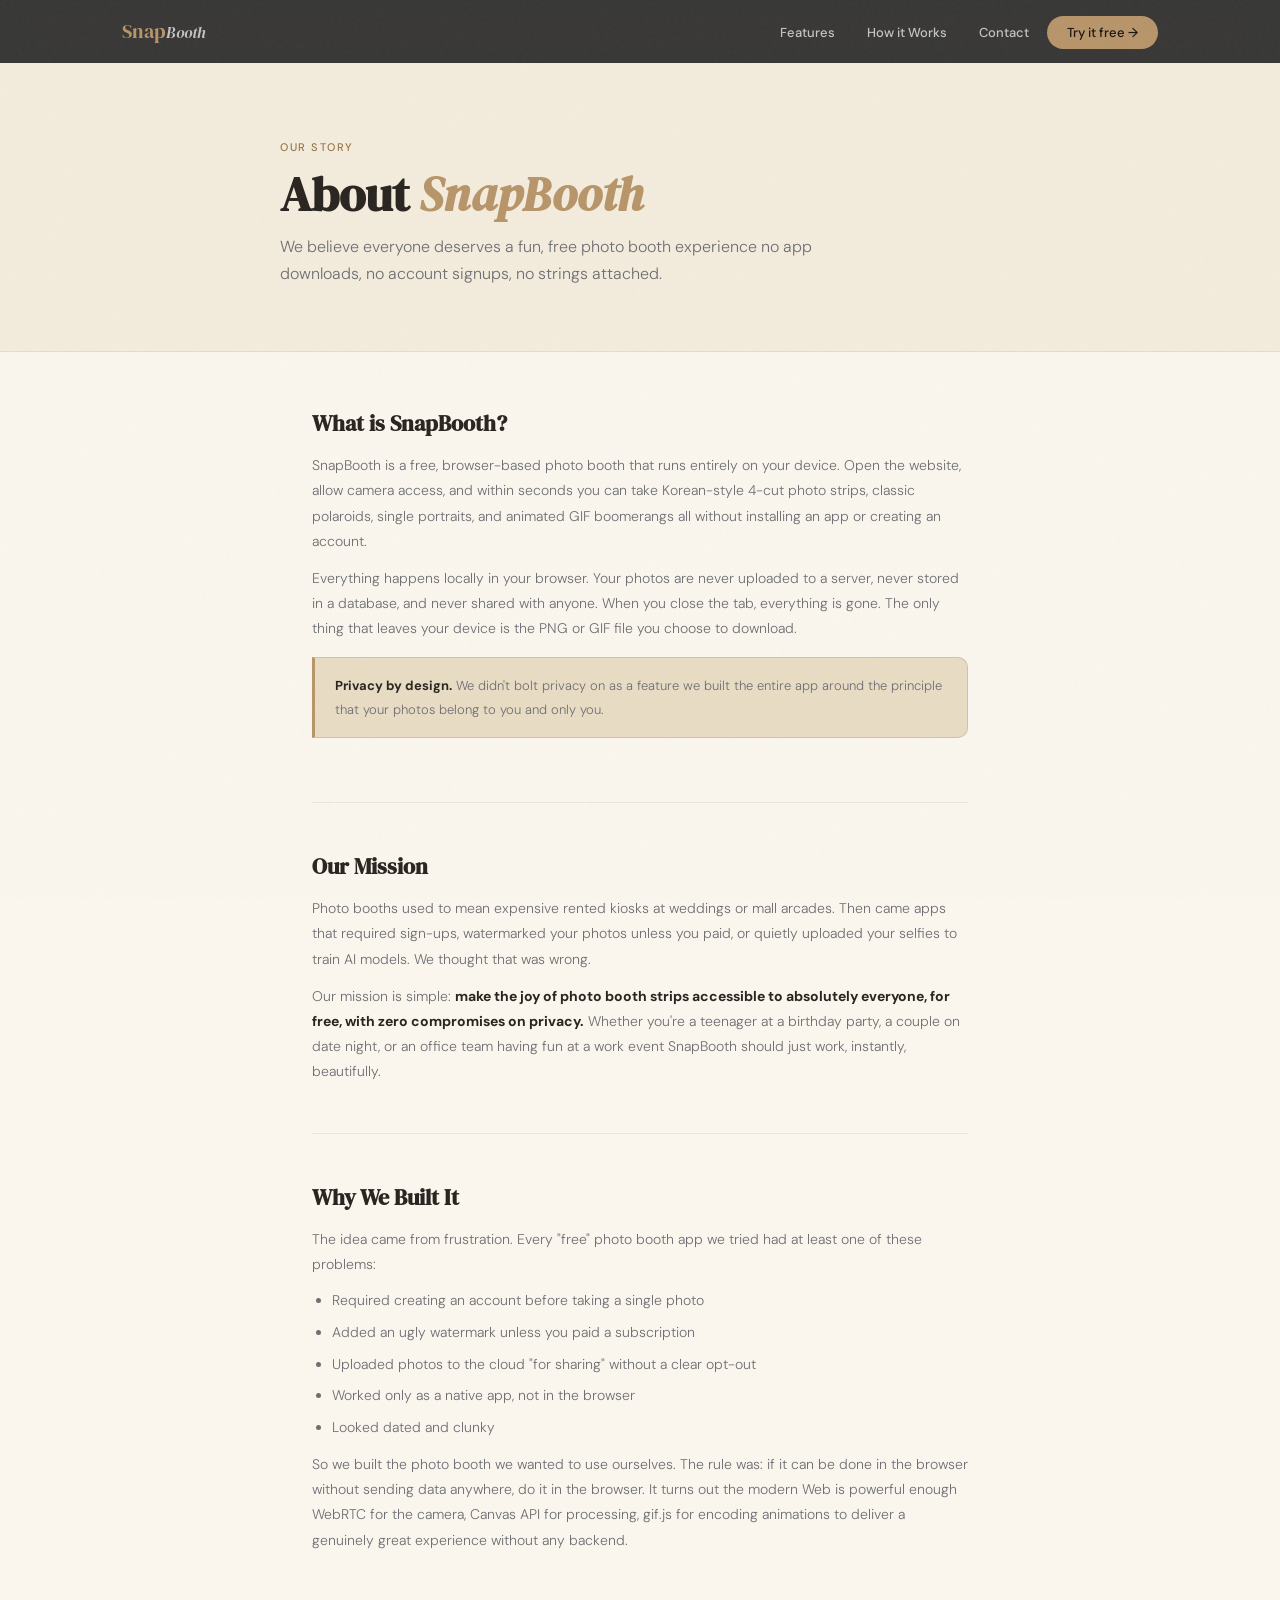
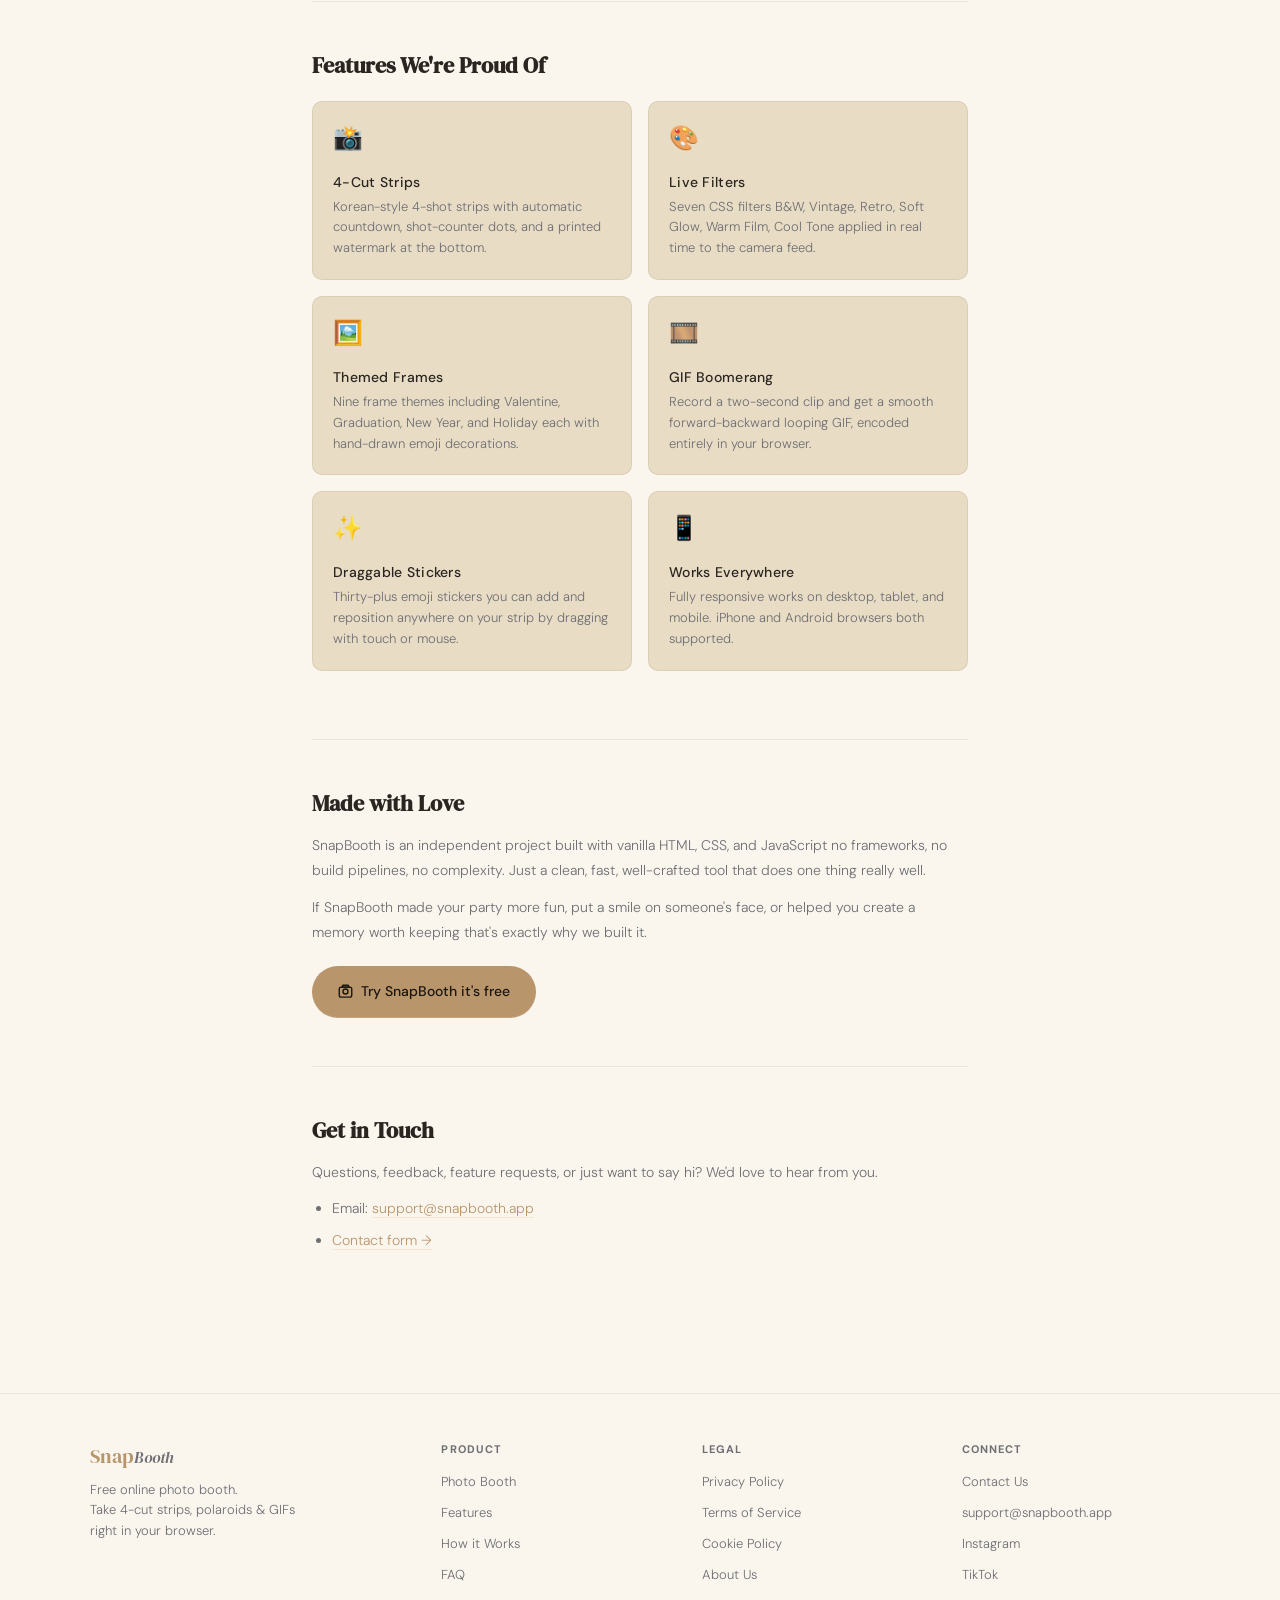
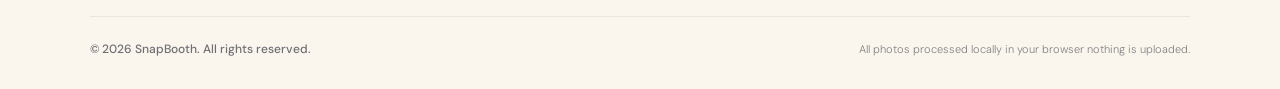
==== commit 8476b430: "for character" ====
--- a/about.html
+++ b/about.html
@@ -17,14 +17,14 @@
   <link rel="canonical" href="https://maypex2.github.io/snapbooth/about.html">
 
   <meta property="og:type" content="website">
-  <meta property="og:title" content="About SnapBooth â€” Free Online Photo Booth">
-  <meta property="og:description" content="Learn about SnapBooth â€” the free online photo booth for Korean 4-cut strips, polaroids, and GIF boomerangs. No signup, no upload.">
+  <meta property="og:title" content="About SnapBooth — Free Online Photo Booth">
+  <meta property="og:description" content="Learn about SnapBooth — the free online photo booth for Korean 4-cut strips, polaroids, and GIF boomerangs. No signup, no upload.">
   <meta property="og:url" content="https://maypex2.github.io/snapbooth/about.html">
   <meta property="og:image" content="https://maypex2.github.io/snapbooth/assets/og-image.jpg">
   <meta property="og:site_name" content="SnapBooth">
   <meta name="twitter:card" content="summary_large_image">
-  <meta name="twitter:title" content="About SnapBooth â€” Free Online Photo Booth">
-  <meta name="twitter:description" content="Free online photo booth â€” Korean 4-cut strips, polaroids, GIFs. No signup.">
+  <meta name="twitter:title" content="About SnapBooth — Free Online Photo Booth">
+  <meta name="twitter:description" content="Free online photo booth — Korean 4-cut strips, polaroids, GIFs. No signup.">
   <meta name="twitter:image" content="https://maypex2.github.io/snapbooth/assets/og-image.jpg">
 
   <link rel="preconnect" href="https://fonts.googleapis.com">
@@ -40,7 +40,7 @@
       <li><a href="index.html#features">Features</a></li>
       <li><a href="index.html#how">How it Works</a></li>
       <li><a href="contact.html">Contact</a></li>
-      <li><a href="app.html" class="nav-cta">Try it free â†’</a></li>
+      <li><a href="app.html" class="nav-cta">Try it free →</a></li>
     </ul>
     <button class="nav-hamburger" id="nav-hamburger" aria-label="Open menu" aria-expanded="false" aria-controls="mobile-menu">
       <svg width="22" height="22" fill="none" stroke="currentColor" stroke-width="2" viewBox="0 0 24 24"><line x1="3" y1="6" x2="21" y2="6"/><line x1="3" y1="12" x2="21" y2="12"/><line x1="3" y1="18" x2="21" y2="18"/></svg>
@@ -50,7 +50,7 @@
     <a href="index.html#features" style="font-size:14px;color:var(--muted);text-decoration:none;padding:8px 0;border-bottom:1px solid var(--border)">Features</a>
     <a href="index.html#how"      style="font-size:14px;color:var(--muted);text-decoration:none;padding:8px 0;border-bottom:1px solid var(--border)">How it Works</a>
     <a href="contact.html"        style="font-size:14px;color:var(--muted);text-decoration:none;padding:8px 0;border-bottom:1px solid var(--border)">Contact</a>
-    <a href="app.html"            style="display:inline-block;margin-top:12px;background:var(--accent);color:#1a1612;font-size:14px;font-weight:500;padding:12px 24px;border-radius:24px;text-decoration:none;text-align:center">Try it free â†’</a>
+    <a href="app.html"            style="display:inline-block;margin-top:12px;background:var(--accent);color:#1a1612;font-size:14px;font-weight:500;padding:12px 24px;border-radius:24px;text-decoration:none;text-align:center">Try it free →</a>
   </div>
 </nav>
 
@@ -98,32 +98,32 @@
     <h2>Features We're Proud Of</h2>
     <div class="about-features">
       <div class="about-feature-card">
-        <div class="icon">ðŸ“¸</div>
+        <div class="icon">📸</div>
         <h3>4-Cut Strips</h3>
         <p>Korean-style 4-shot strips with automatic countdown, shot-counter dots, and a printed watermark at the bottom.</p>
       </div>
       <div class="about-feature-card">
-        <div class="icon">ðŸŽ¨</div>
+        <div class="icon">🎨</div>
         <h3>Live Filters</h3>
         <p>Seven CSS filters B&amp;W, Vintage, Retro, Soft Glow, Warm Film, Cool Tone applied in real time to the camera feed.</p>
       </div>
       <div class="about-feature-card">
-        <div class="icon">ðŸ–¼ï¸</div>
+        <div class="icon">🖼️</div>
         <h3>Themed Frames</h3>
         <p>Nine frame themes including Valentine, Graduation, New Year, and Holiday each with hand-drawn emoji decorations.</p>
       </div>
       <div class="about-feature-card">
-        <div class="icon">ðŸŽžï¸</div>
+        <div class="icon">🎞️</div>
         <h3>GIF Boomerang</h3>
         <p>Record a two-second clip and get a smooth forward-backward looping GIF, encoded entirely in your browser.</p>
       </div>
       <div class="about-feature-card">
-        <div class="icon">âœ¨</div>
+        <div class="icon">✨</div>
         <h3>Draggable Stickers</h3>
         <p>Thirty-plus emoji stickers you can add and reposition anywhere on your strip by dragging with touch or mouse.</p>
       </div>
       <div class="about-feature-card">
-        <div class="icon">ðŸ“±</div>
+        <div class="icon">📱</div>
         <h3>Works Everywhere</h3>
         <p>Fully responsive works on desktop, tablet, and mobile. iPhone and Android browsers both supported.</p>
       </div>
@@ -147,7 +147,7 @@
     <p>Questions, feedback, feature requests, or just want to say hi? We'd love to hear from you.</p>
     <ul>
       <li>Email: <a href="mailto:support@snapbooth.app">support@snapbooth.app</a></li>
-      <li><a href="contact.html">Contact form â†’</a></li>
+      <li><a href="contact.html">Contact form →</a></li>
     </ul>
   </div>
 
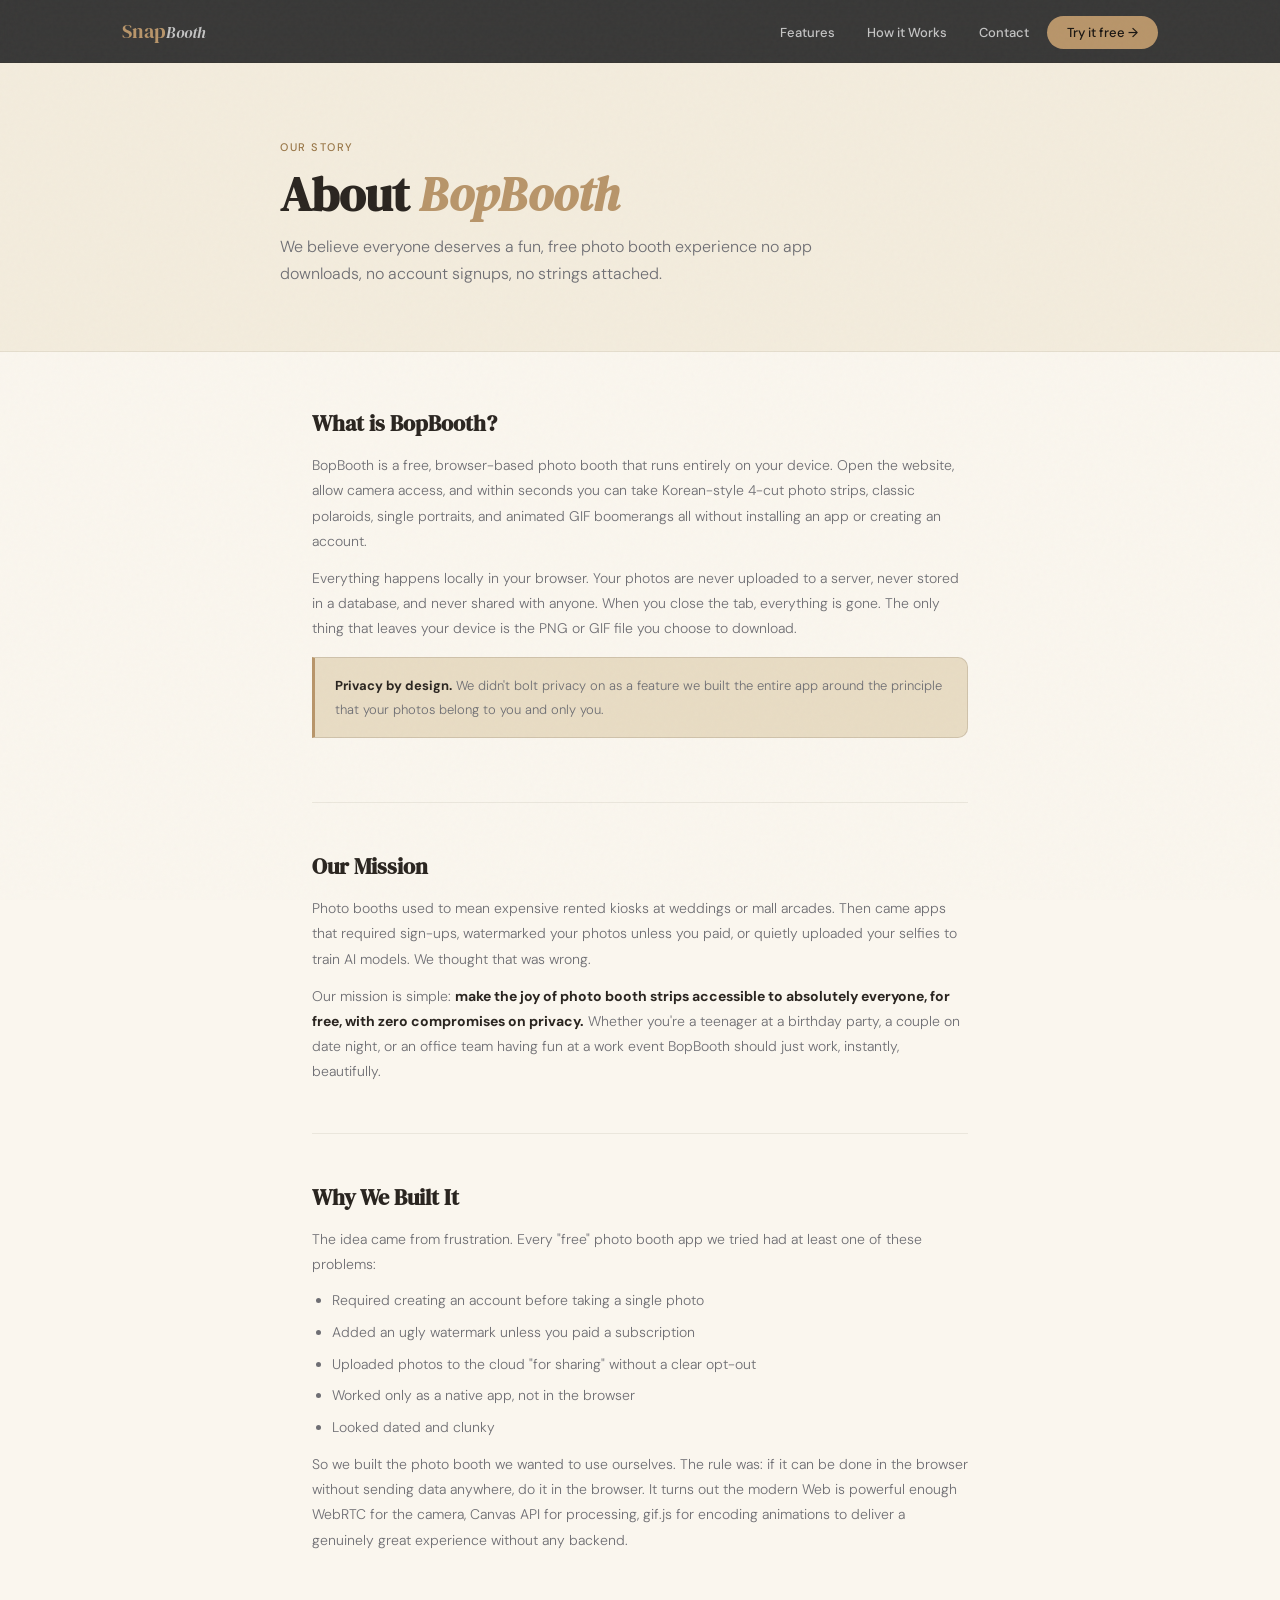
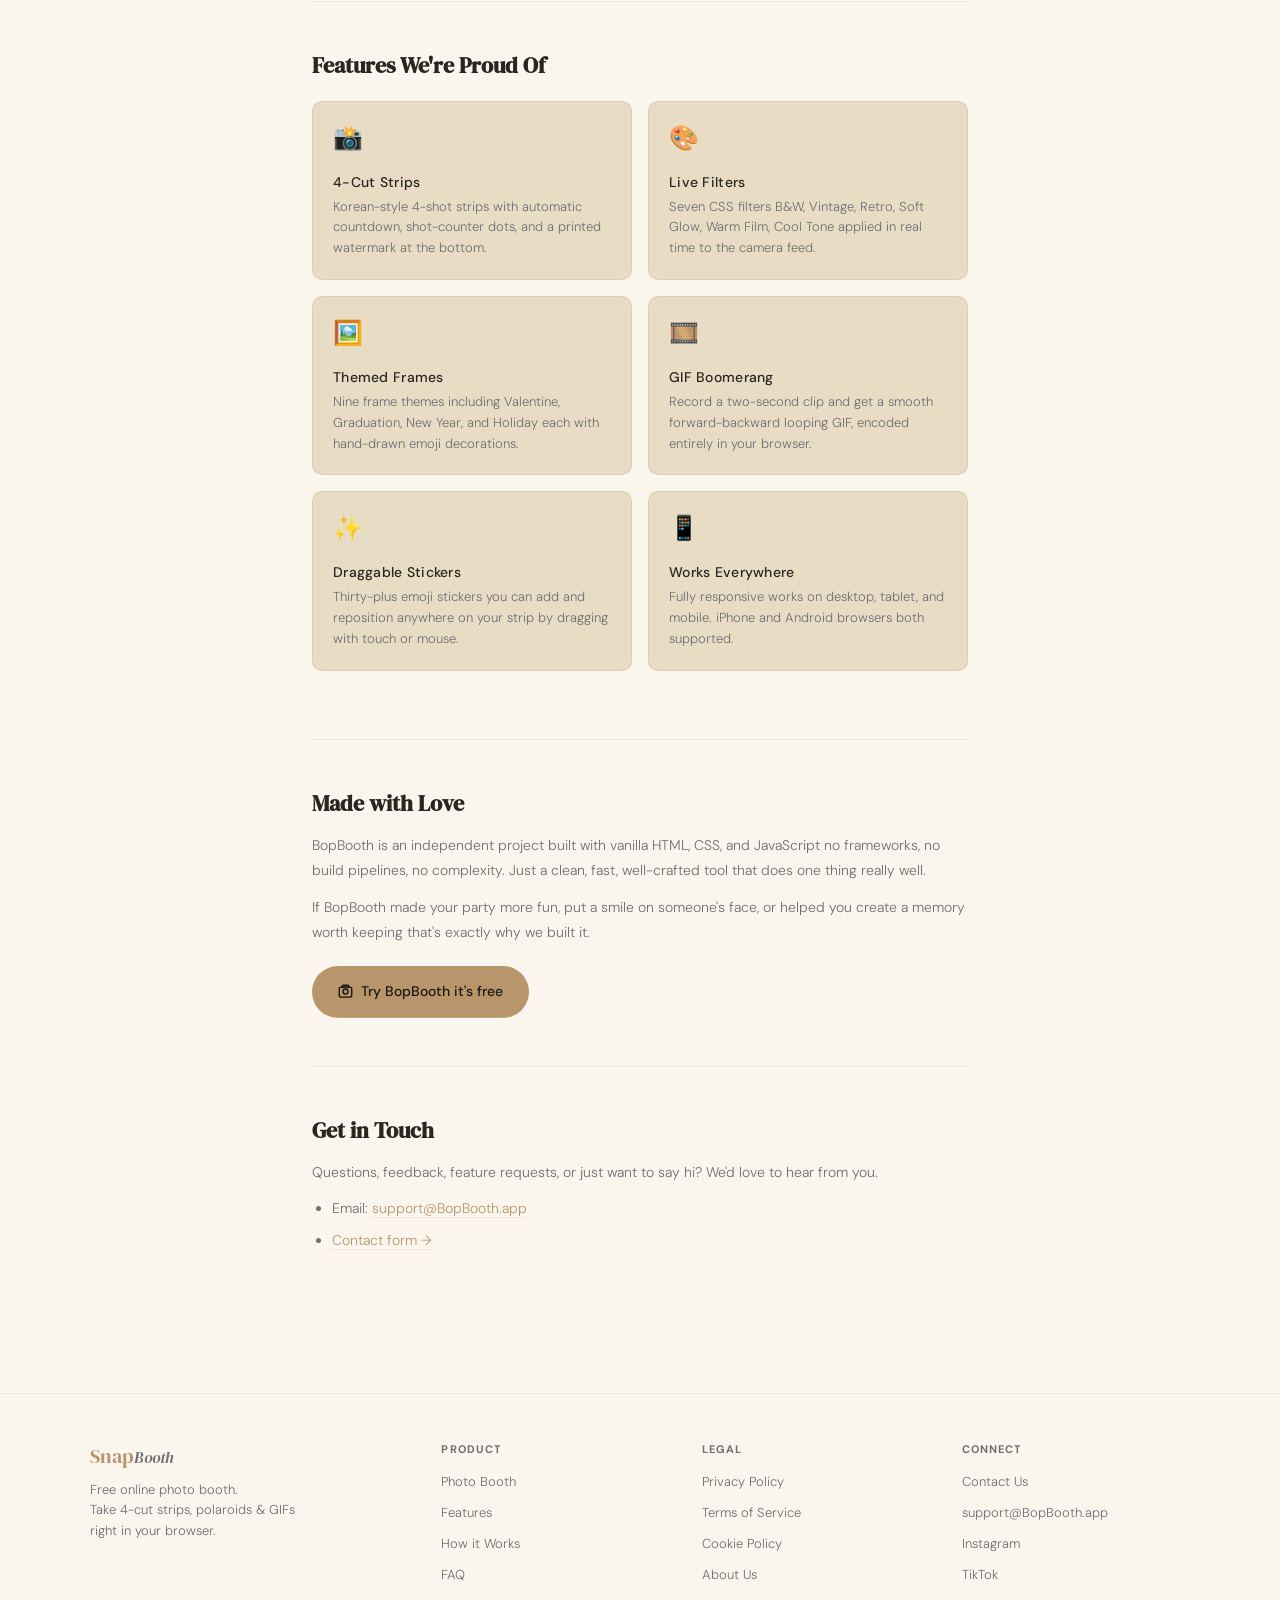
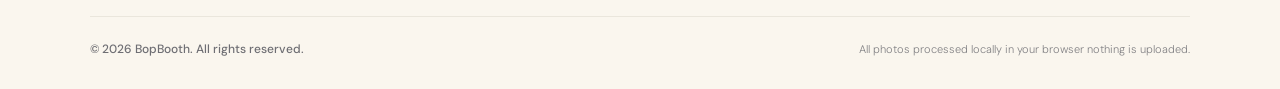
==== commit f4d8ae6b: "fix" ====
--- a/about.html
+++ b/about.html
@@ -1,4 +1,4 @@
-﻿<!DOCTYPE html>
+<!DOCTYPE html>
 <html lang="en">
 <head>
   <meta charset="UTF-8">
@@ -7,24 +7,24 @@
 <link rel="icon" type="image/svg+xml" href="favicon.svg" />
 <link rel="shortcut icon" href="favicon.ico" />
 <link rel="apple-touch-icon" sizes="180x180" href="apple-touch-icon.png" />
-<meta name="apple-mobile-web-app-title" content="SnapBooth" />
+<meta name="apple-mobile-web-app-title" content="BopBooth" />
 <link rel="manifest" href="site.webmanifest" />
   <meta name="viewport" content="width=device-width, initial-scale=1.0">
   <meta name="theme-color" content="#0e0e0f">
-  <title>About Us | SnapBooth</title>
-  <meta name="description" content="Learn about SnapBooth the free online photo booth that lets anyone take Korean 4-cut strips, polaroids, and GIF boomerangs with no signup.">
+  <title>About Us | BopBooth</title>
+  <meta name="description" content="Learn about BopBooth the free online photo booth that lets anyone take Korean 4-cut strips, polaroids, and GIF boomerangs with no signup.">
   <meta name="robots" content="index, follow">
   <link rel="canonical" href="https://maypex2.github.io/snapbooth/about.html">
 
   <meta property="og:type" content="website">
-  <meta property="og:title" content="About SnapBooth — Free Online Photo Booth">
-  <meta property="og:description" content="Learn about SnapBooth — the free online photo booth for Korean 4-cut strips, polaroids, and GIF boomerangs. No signup, no upload.">
+  <meta property="og:title" content="About BopBooth Free Online Photo Booth">
+  <meta property="og:description" content="Learn about BopBooth the free online photo booth for Korean 4-cut strips, polaroids, and GIF boomerangs. No signup, no upload.">
   <meta property="og:url" content="https://maypex2.github.io/snapbooth/about.html">
   <meta property="og:image" content="https://maypex2.github.io/snapbooth/assets/og-image.jpg">
-  <meta property="og:site_name" content="SnapBooth">
+  <meta property="og:site_name" content="BopBooth">
   <meta name="twitter:card" content="summary_large_image">
-  <meta name="twitter:title" content="About SnapBooth — Free Online Photo Booth">
-  <meta name="twitter:description" content="Free online photo booth — Korean 4-cut strips, polaroids, GIFs. No signup.">
+  <meta name="twitter:title" content="About BopBooth Free Online Photo Booth">
+  <meta name="twitter:description" content="Free online photo booth Korean 4-cut strips, polaroids, GIFs. No signup.">
   <meta name="twitter:image" content="https://maypex2.github.io/snapbooth/assets/og-image.jpg">
 
   <link rel="preconnect" href="https://fonts.googleapis.com">
@@ -57,7 +57,7 @@
 <div class="page-hero">
   <div class="page-hero-inner">
     <span class="section-eyebrow">Our Story</span>
-    <h1>About <em>SnapBooth</em></h1>
+    <h1>About <em>BopBooth</em></h1>
     <p style="font-size:16px;color:var(--muted);line-height:1.7;margin-top:12px;max-width:560px">
       We believe everyone deserves a fun, free photo booth experience no app downloads, no account signups, no strings attached.
     </p>
@@ -67,8 +67,8 @@
 <main class="page-body">
 
   <div class="prose-section">
-    <h2>What is SnapBooth?</h2>
-    <p>SnapBooth is a free, browser-based photo booth that runs entirely on your device. Open the website, allow camera access, and within seconds you can take Korean-style 4-cut photo strips, classic polaroids, single portraits, and animated GIF boomerangs all without installing an app or creating an account.</p>
+    <h2>What is BopBooth?</h2>
+    <p>BopBooth is a free, browser-based photo booth that runs entirely on your device. Open the website, allow camera access, and within seconds you can take Korean-style 4-cut photo strips, classic polaroids, single portraits, and animated GIF boomerangs all without installing an app or creating an account.</p>
     <p>Everything happens locally in your browser. Your photos are never uploaded to a server, never stored in a database, and never shared with anyone. When you close the tab, everything is gone. The only thing that leaves your device is the PNG or GIF file you choose to download.</p>
     <div class="prose-highlight">
       <p><strong style="color:var(--text)">Privacy by design.</strong> We didn't bolt privacy on as a feature we built the entire app around the principle that your photos belong to you and only you.</p>
@@ -78,7 +78,7 @@
   <div class="prose-section">
     <h2>Our Mission</h2>
     <p>Photo booths used to mean expensive rented kiosks at weddings or mall arcades. Then came apps that required sign-ups, watermarked your photos unless you paid, or quietly uploaded your selfies to train AI models. We thought that was wrong.</p>
-    <p>Our mission is simple: <strong style="color:var(--text)">make the joy of photo booth strips accessible to absolutely everyone, for free, with zero compromises on privacy.</strong> Whether you're a teenager at a birthday party, a couple on date night, or an office team having fun at a work event SnapBooth should just work, instantly, beautifully.</p>
+    <p>Our mission is simple: <strong style="color:var(--text)">make the joy of photo booth strips accessible to absolutely everyone, for free, with zero compromises on privacy.</strong> Whether you're a teenager at a birthday party, a couple on date night, or an office team having fun at a work event BopBooth should just work, instantly, beautifully.</p>
   </div>
 
   <div class="prose-section">
@@ -132,12 +132,12 @@
 
   <div class="prose-section">
     <h2>Made with Love</h2>
-    <p>SnapBooth is an independent project built with vanilla HTML, CSS, and JavaScript no frameworks, no build pipelines, no complexity. Just a clean, fast, well-crafted tool that does one thing really well.</p>
-    <p>If SnapBooth made your party more fun, put a smile on someone's face, or helped you create a memory worth keeping that's exactly why we built it.</p>
+    <p>BopBooth is an independent project built with vanilla HTML, CSS, and JavaScript no frameworks, no build pipelines, no complexity. Just a clean, fast, well-crafted tool that does one thing really well.</p>
+    <p>If BopBooth made your party more fun, put a smile on someone's face, or helped you create a memory worth keeping that's exactly why we built it.</p>
     <p style="margin-top:20px">
       <a href="app.html" style="display:inline-flex;align-items:center;gap:8px;background:var(--accent);color:#1a1612;font-family:'DM Sans',sans-serif;font-size:14px;font-weight:500;padding:13px 26px;border-radius:30px;text-decoration:none;transition:background .2s">
         <svg width="15" height="15" fill="none" stroke="currentColor" stroke-width="2.2" viewBox="0 0 24 24"><circle cx="12" cy="12" r="4"/><path d="M8 2h8l2 3H6l2-3z"/><rect x="2" y="5" width="20" height="16" rx="3"/></svg>
-        Try SnapBooth it's free
+        Try BopBooth it's free
       </a>
     </p>
   </div>
@@ -146,7 +146,7 @@
     <h2>Get in Touch</h2>
     <p>Questions, feedback, feature requests, or just want to say hi? We'd love to hear from you.</p>
     <ul>
-      <li>Email: <a href="mailto:support@snapbooth.app">support@snapbooth.app</a></li>
+      <li>Email: <a href="mailto:support@BopBooth.app">support@BopBooth.app</a></li>
       <li><a href="contact.html">Contact form →</a></li>
     </ul>
   </div>
@@ -181,14 +181,14 @@
       <h4>Connect</h4>
       <ul>
         <li><a href="contact.html">Contact Us</a></li>
-        <li><a href="mailto:support@snapbooth.app">support@snapbooth.app</a></li>
+        <li><a href="mailto:support@BopBooth.app">support@BopBooth.app</a></li>
         <li><a href="#">Instagram</a></li>
         <li><a href="#">TikTok</a></li>
       </ul>
     </div>
   </div>
   <div class="footer-bottom">
-    <p class="footer-copy">&copy; 2026 SnapBooth. All rights reserved.</p>
+    <p class="footer-copy">&copy; 2026 BopBooth. All rights reserved.</p>
     <p class="footer-note">All photos processed locally in your browser nothing is uploaded.</p>
   </div>
 </footer>
--- a/css/landing.css
+++ b/css/landing.css
@@ -343,62 +343,6 @@
   flex-wrap: wrap;
 }
 
-/* ── Trend chips row (under CTAs) ── */
-.hero-chips {
-  margin-top: 22px;
-  display: flex;
-  align-items: center;
-  flex-wrap: wrap;
-  gap: 8px;
-}
-
-.hero-chips-label {
-  font-size: 11px;
-  text-transform: uppercase;
-  letter-spacing: 0.18em;
-  color: var(--muted);
-  font-weight: 500;
-  margin-right: 4px;
-}
-
-.hero-chip {
-  display: inline-flex;
-  align-items: center;
-  padding: 6px 13px;
-  border-radius: 9999px;
-  border: 1px solid var(--border2);
-  background: rgba(255, 255, 255, 0.55);
-  color: var(--text);
-  font-size: 12px;
-  font-weight: 500;
-  text-decoration: none;
-  transition: all 0.2s ease;
-  white-space: nowrap;
-}
-
-.hero-chip:hover {
-  background: var(--text);
-  color: var(--bg);
-  border-color: var(--text);
-  transform: translateY(-1px);
-}
-
-/* Per-chip accent dot — quick visual cue for each trend */
-.hero-chip::before {
-  content: '';
-  width: 8px;
-  height: 8px;
-  border-radius: 50%;
-  margin-right: 7px;
-  background: var(--accent);
-  flex-shrink: 0;
-}
-.hero-chip[data-trend="y2k"]::before           { background: linear-gradient(135deg, #dde2ee, #8a90a8); }
-.hero-chip[data-trend="coquette"]::before      { background: #E89BA8; }
-.hero-chip[data-trend="diptych"]::before       { background: #2A2520; }
-.hero-chip[data-trend="cherry-red"]::before    { background: #C8313A; }
-.hero-chip[data-trend="butter-yellow"]::before { background: #F4E5B2; border: 1px solid #d4c585; }
-
 /* ── sc-row / sc-card ── */
 .sc-row {
   display: flex;
@@ -460,6 +404,9 @@
 .sc-frame:has(.sc-4cut),
 .sc-frame:has(.sc-3cut),
 .sc-frame:has(.sc-2cut) { padding-bottom: 38px; }
+
+.sc-frame:has(.sc-9cut),
+.sc-frame:has(.sc-diptych) { padding-bottom: 16px; }
 
 .sc-frame:has(.sc-polaroid),
 .sc-frame:has(.sc-double-polaroid),
@@ -510,6 +457,35 @@
 .sc-polaroid      { grid-template-columns: 1fr; aspect-ratio: 1.33; }
 .sc-photocard     { grid-template-columns: 1fr; aspect-ratio: 1.33; }
 .sc-gif           { grid-template-columns: 1fr; aspect-ratio: 1.33; position: relative; }
+.sc-9cut          { grid-template: repeat(3, 1fr) / repeat(3, 1fr); aspect-ratio: 1; }
+.sc-diptych       { grid-template-columns: 1fr 1fr; aspect-ratio: 1.78; }
+
+/* Puri 4-Cut: slim Korean Photoism strip — flex column with explicit
+   per-photo pixel sizes so the white frame hugs the strip and photos
+   don't overflow. Mirrors the app.html treatment. */
+.sc-frame:has(.sc-vertical4) {
+  width: 110px;
+  padding: 10px 10px 18px;
+}
+.sc-grid.sc-vertical4 {
+  display: flex !important;
+  flex-direction: column !important;
+  width: 90px !important;
+  height: auto !important;
+  aspect-ratio: auto !important;
+  gap: 4px !important;
+  grid-template-rows: none !important;
+  max-width: none;
+  max-height: none;
+}
+.sc-grid.sc-vertical4 img {
+  width: 90px !important;
+  height: 68px !important;
+  flex: 0 0 68px !important;
+  display: block;
+  object-fit: cover;
+  border-radius: 2px;
+}
 
 .sc-1large3small img:first-child { grid-column: 1 / -1; }
 
@@ -744,27 +720,14 @@
   width: fit-content;
 }
 
-/* ── Trust strip ── */
-.hero-trust {
-  list-style: none;
+/* ── Trust line ── */
+.hero-trust-line {
   margin: 18px 0 0;
-  padding: 0;
-  display: flex;
-  flex-wrap: wrap;
-  align-items: center;
-  gap: 6px 20px;
-  color: var(--muted);
-  font-size: 12px;
+  color: var(--muted);
+  font-size: 13px;
   font-weight: 500;
-}
-.hero-trust li {
-  display: inline-flex;
-  align-items: center;
-  gap: 6px;
-}
-.hero-trust svg {
-  color: var(--accent);
-  flex-shrink: 0;
+  line-height: 1.55;
+  max-width: 520px;
 }
 
 /* ── Strip visual mockup ── */
@@ -938,7 +901,7 @@
   50%      { opacity: 1;  transform: scale(1.15); }
 }
 
-/* Cycles the polaroid photo through 4 different SnapBooth filters
+/* Cycles the polaroid photo through 4 different BopBooth filters
    so visitors see the filter system without reading about it. */
 @keyframes filter-cycle {
   0%, 22%   { filter: sepia(35%) saturate(1.4) brightness(1.05); }      /* Vintage */
@@ -1746,9 +1709,10 @@
   .strip-card--polaroid { width: 150px; left: 0; top: 30px; }
   .strip-card--y2k     { width: 130px; left: 110px; top: 50px; }
 
-  .hero-chips,
-  .hero-trust {
-    justify-content: center;
+  .hero-trust-line {
+    text-align: center;
+    margin-left: auto;
+    margin-right: auto;
   }
   .hero-eyebrow {
     margin-left: auto;
@@ -2324,77 +2288,3 @@
     transform: none !important;
   }
 }
-/* ── SEO content sections ── */
-.seo-section { padding: 80px 24px; background: var(--bg); }
-.seo-section--alt { background: var(--surface); }
-.seo-inner { max-width: 1100px; margin: 0 auto; }
-.seo-header { text-align: center; max-width: 720px; margin: 0 auto 48px; }
-.seo-lede { font-size: 16px; line-height: 1.6; color: var(--ink2, #5A4F42); margin-top: 16px; }
-.seo-layout-grid { display: grid; grid-template-columns: repeat(auto-fit, minmax(280px, 1fr)); gap: 20px; }
-.seo-card {
-  background: #fff;
-  border: 1px solid rgba(0,0,0,0.06);
-  border-radius: 18px;
-  padding: 24px;
-  transition: transform .2s ease, box-shadow .2s ease;
-}
-.seo-card:hover {
-  transform: translateY(-3px);
-  box-shadow: 0 8px 24px rgba(60,40,20,0.08);
-}
-.seo-card h3 {
-  font-family: 'DM Serif Display', serif;
-  font-size: 20px;
-  margin: 0 0 8px;
-  color: #2A2520;
-  font-weight: normal;
-}
-.seo-card p {
-  font-size: 14px;
-  line-height: 1.55;
-  color: #5A4F42;
-  margin: 0 0 14px;
-}
-.seo-cta {
-  display: inline-block;
-  font-size: 13px;
-  font-weight: 600;
-  color: #8B6F47;
-  text-decoration: none;
-  border-bottom: 1px solid transparent;
-  transition: border-color .2s ease;
-}
-.seo-cta:hover { border-bottom-color: #8B6F47; }
-.seo-pills {
-  display: flex;
-  flex-wrap: wrap;
-  justify-content: center;
-  gap: 10px;
-  max-width: 880px;
-  margin: 0 auto 32px;
-}
-.seo-pill {
-  display: inline-block;
-  padding: 8px 16px;
-  background: #fff;
-  border: 1px solid rgba(0,0,0,0.06);
-  border-radius: 9999px;
-  font-size: 13px;
-  font-weight: 500;
-  color: #2A2520;
-  transition: background .15s ease, transform .15s ease;
-}
-.seo-pill:hover { background: #FAF6EE; transform: translateY(-1px); }
-.seo-fineprint {
-  max-width: 720px;
-  margin: 24px auto 0;
-  text-align: center;
-  font-size: 13px;
-  line-height: 1.6;
-  color: #8a8a8e;
-}
-@media (max-width: 720px) {
-  .seo-section { padding: 56px 18px; }
-  .seo-card { padding: 20px; }
-  .seo-card h3 { font-size: 18px; }
-}
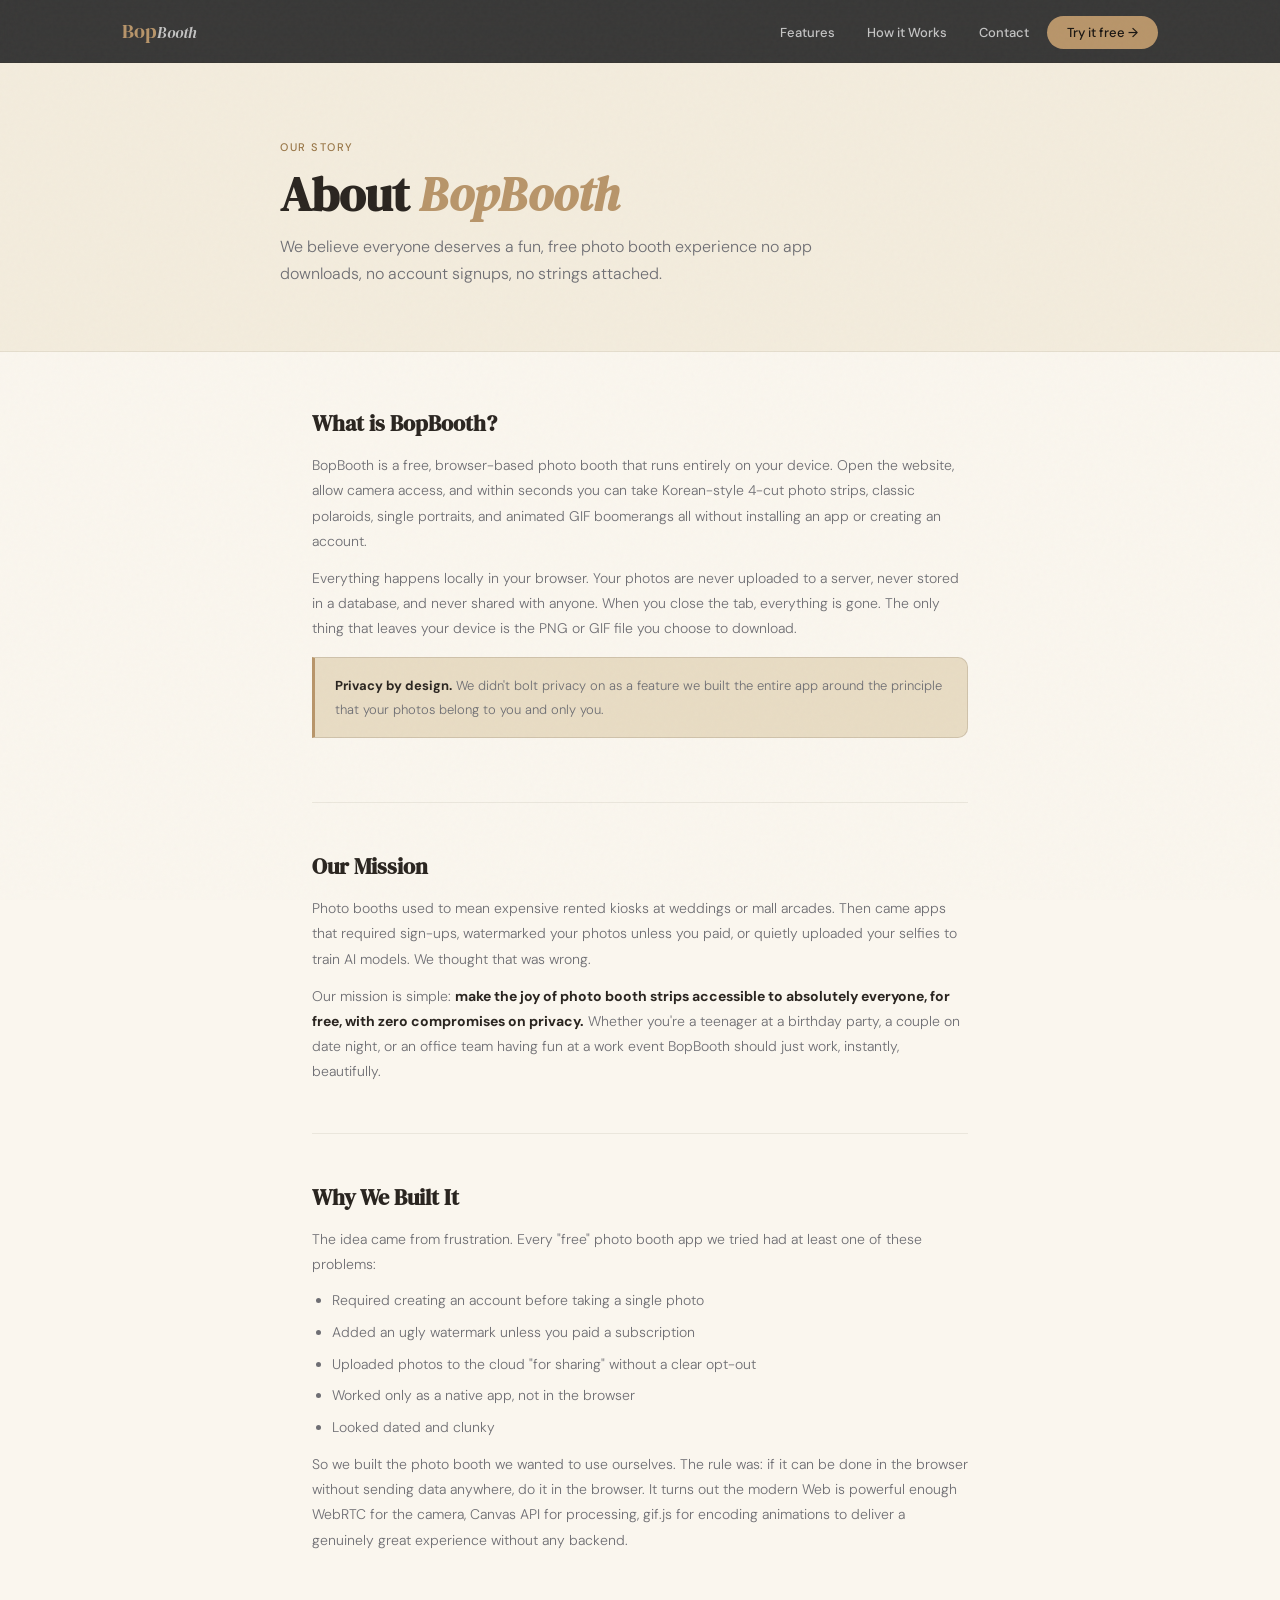
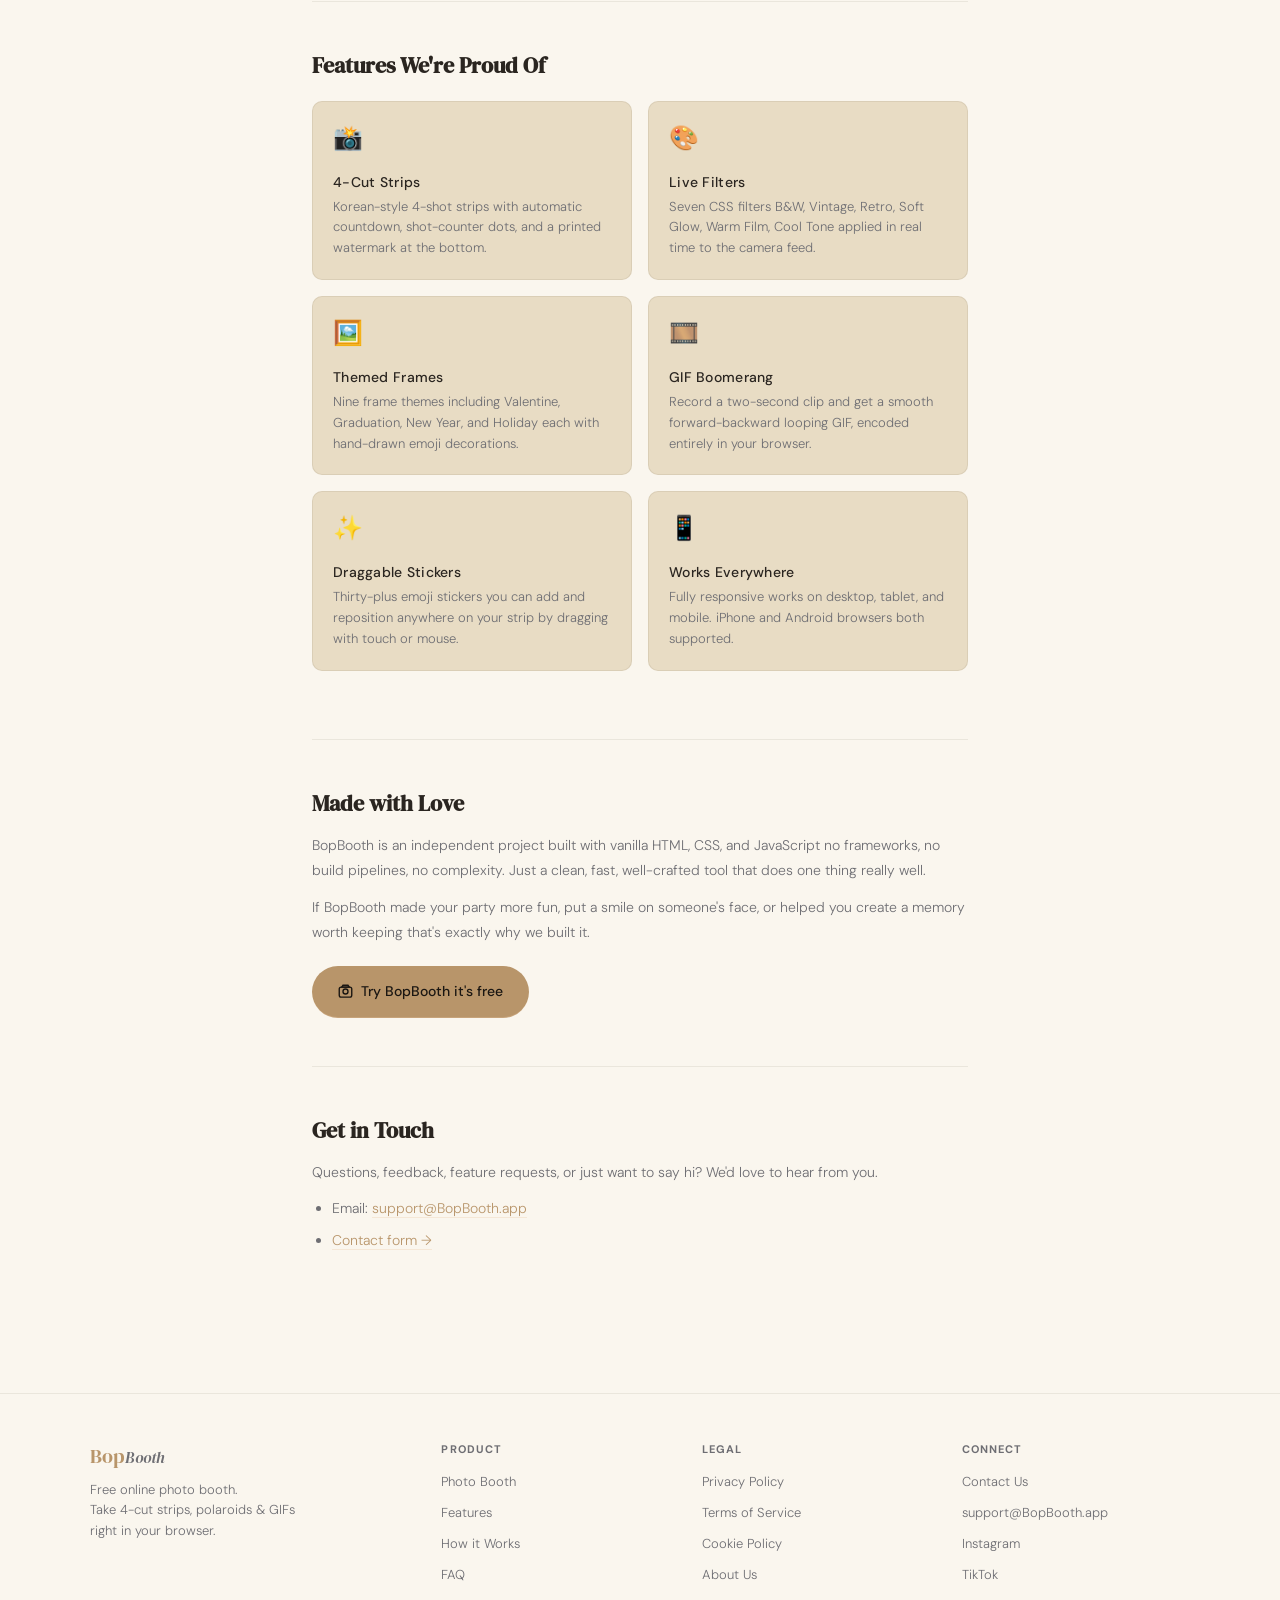
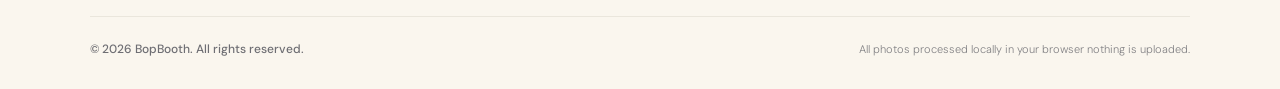
==== commit d1c52519: "fix" ====
--- a/about.html
+++ b/about.html
@@ -35,7 +35,7 @@
 
 <nav class="nav" role="navigation" aria-label="Main navigation">
   <div class="nav-inner">
-    <a href="index.html" class="nav-logo">Snap<span>Booth</span></a>
+    <a href="index.html" class="nav-logo">Bop<span>Booth</span></a>
     <ul class="nav-links" role="list">
       <li><a href="index.html#features">Features</a></li>
       <li><a href="index.html#how">How it Works</a></li>
@@ -156,7 +156,7 @@
 <footer class="footer" role="contentinfo">
   <div class="footer-inner">
     <div class="footer-brand">
-      <a href="index.html" class="footer-logo">Snap<span>Booth</span></a>
+      <a href="index.html" class="footer-logo">Bop<span>Booth</span></a>
       <p class="footer-tagline">Free online photo booth.<br>Take 4-cut strips, polaroids &amp; GIFs<br>right in your browser.</p>
     </div>
     <div class="footer-col">
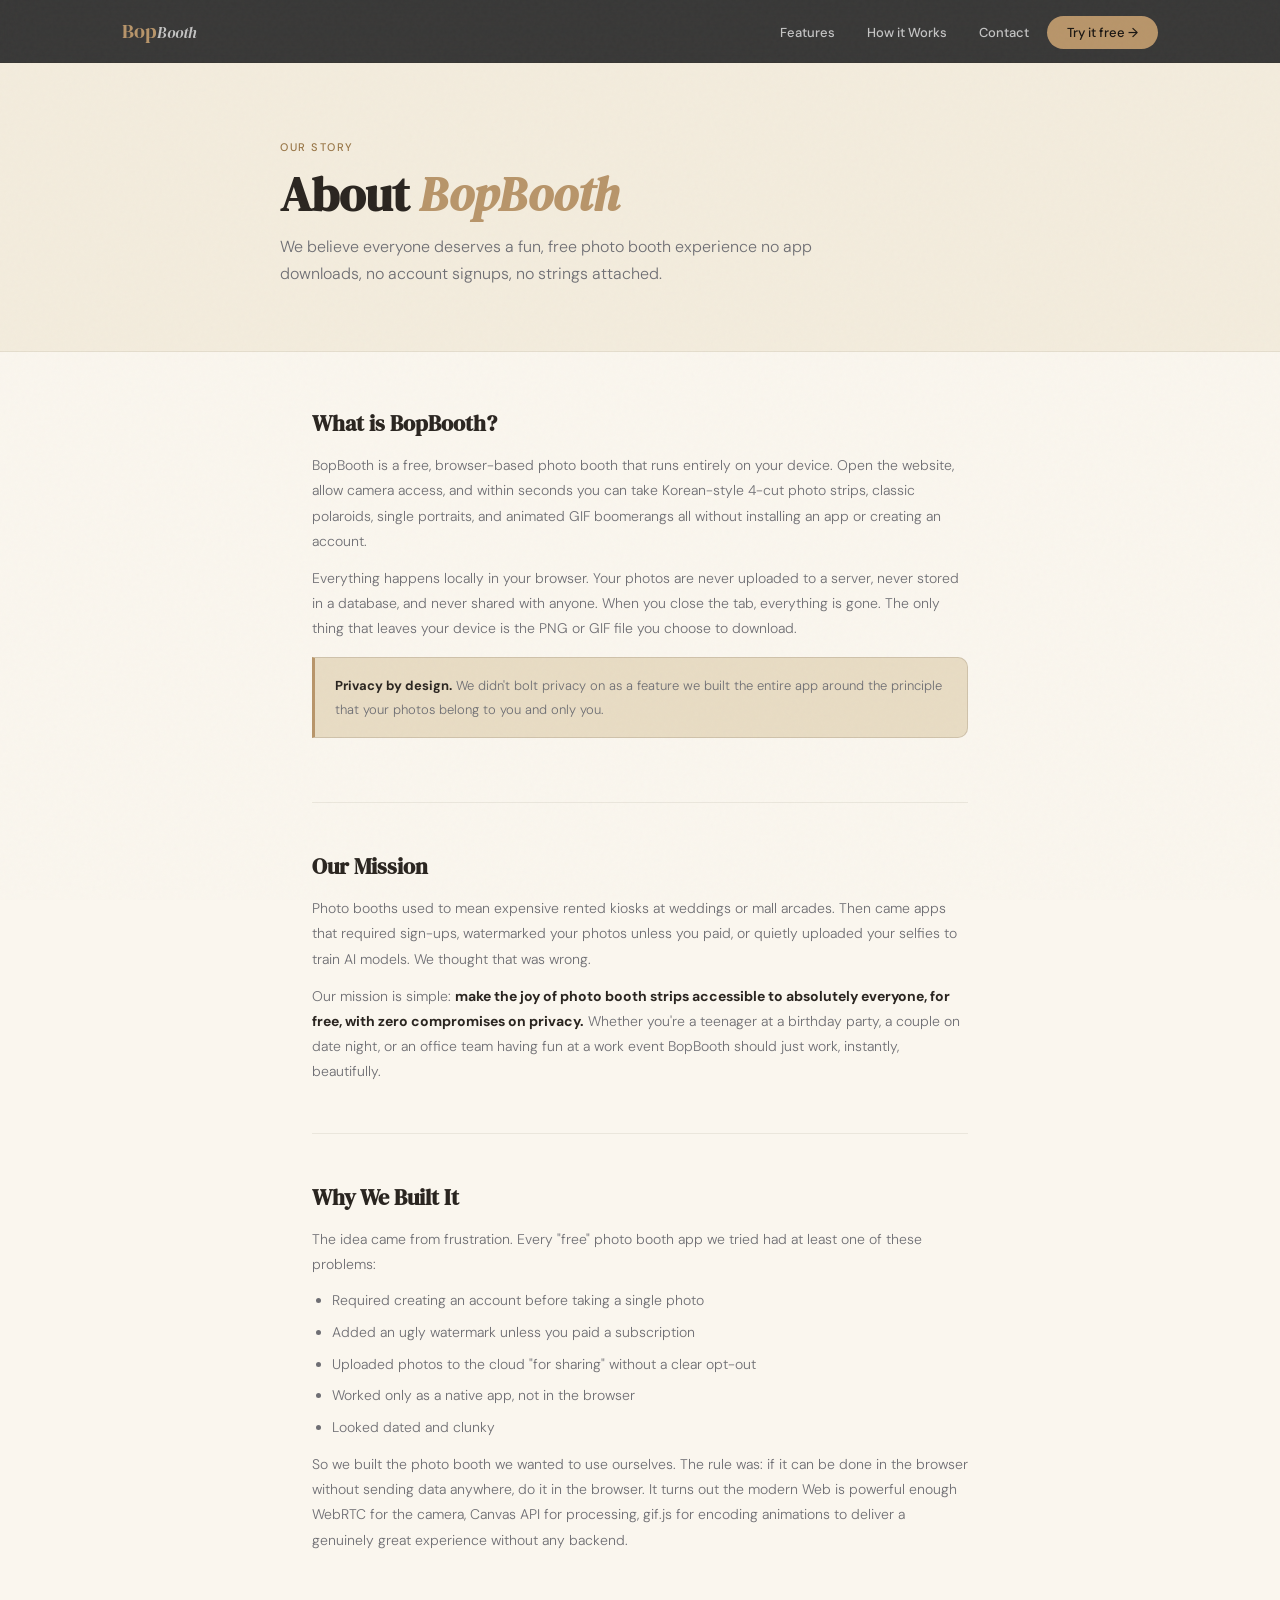
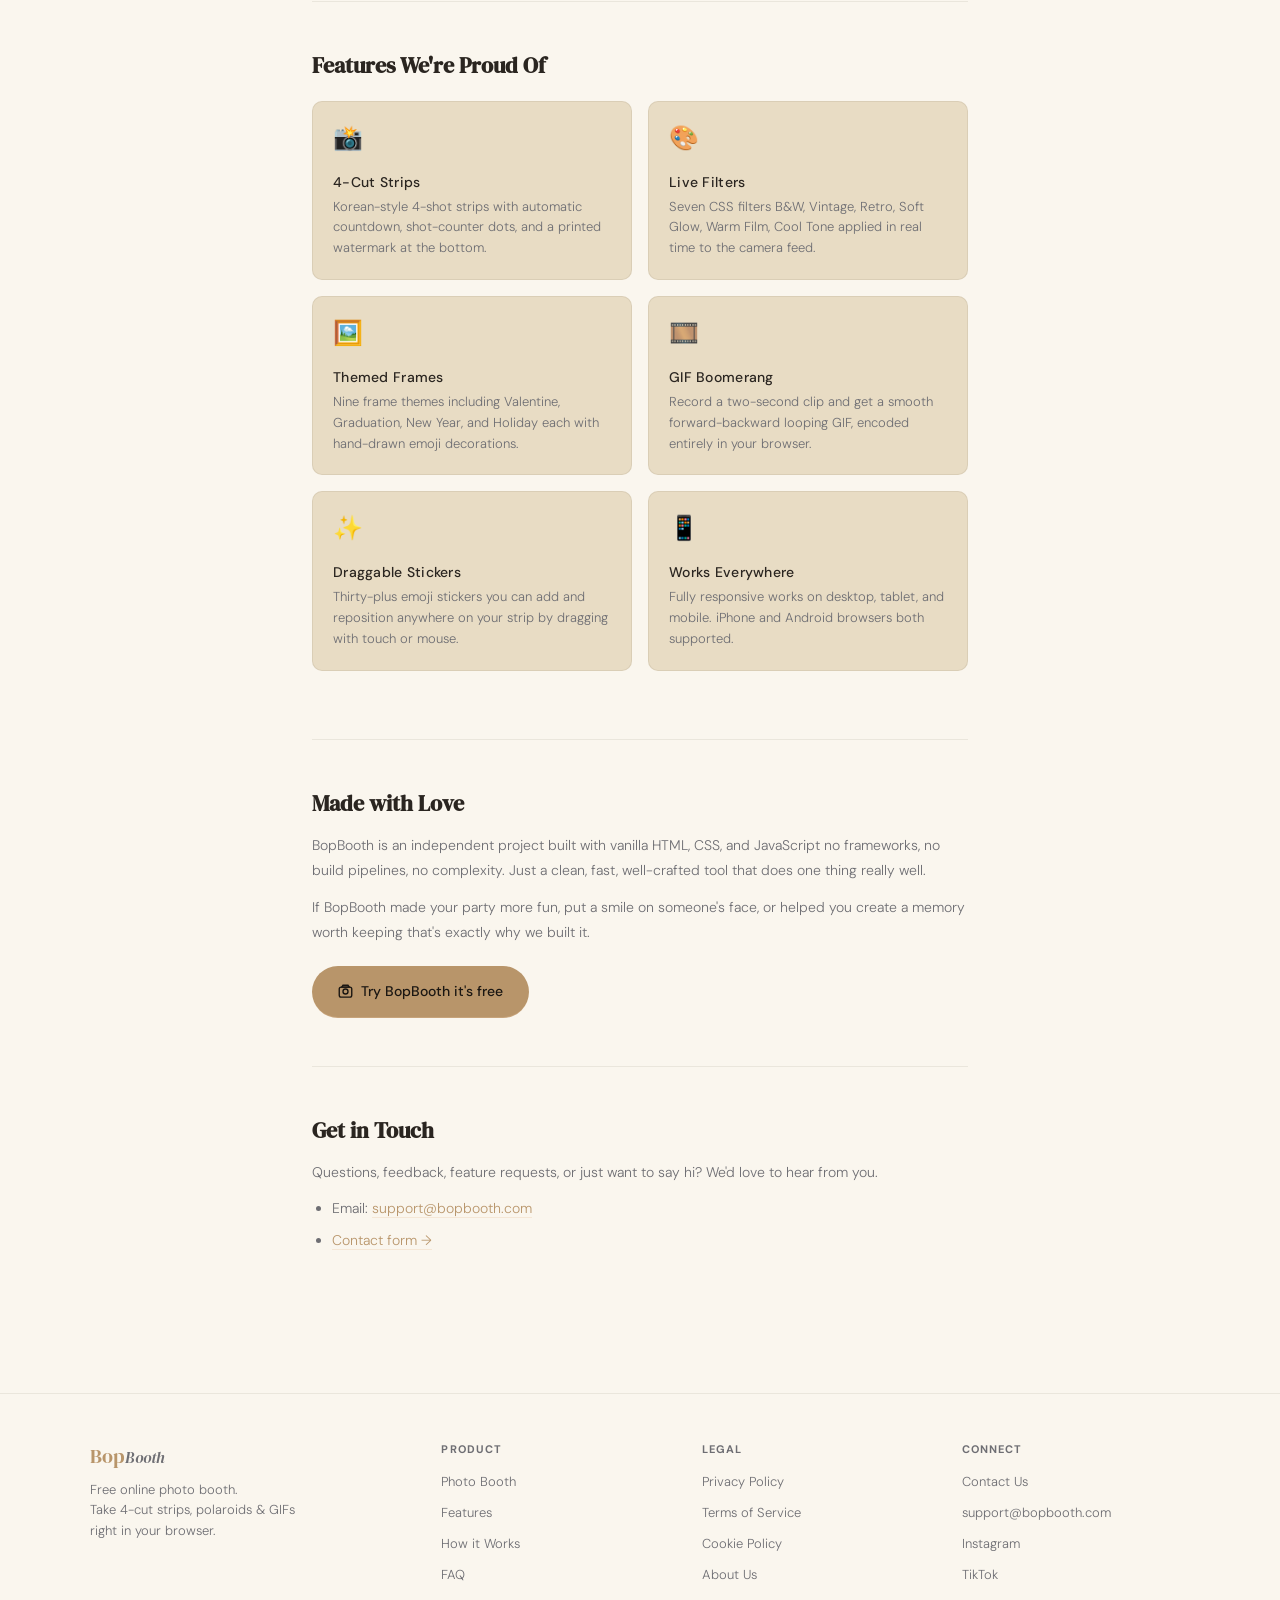
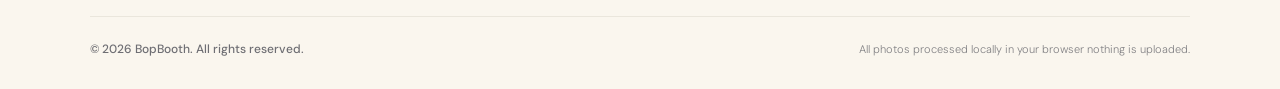
==== commit 9271f1a1: "fix" ====
--- a/about.html
+++ b/about.html
@@ -146,7 +146,7 @@
     <h2>Get in Touch</h2>
     <p>Questions, feedback, feature requests, or just want to say hi? We'd love to hear from you.</p>
     <ul>
-      <li>Email: <a href="mailto:support@BopBooth.app">support@BopBooth.app</a></li>
+      <li>Email: <a href="mailto:support@bopbooth.com">support@bopbooth.com</a></li>
       <li><a href="contact.html">Contact form →</a></li>
     </ul>
   </div>
@@ -181,7 +181,7 @@
       <h4>Connect</h4>
       <ul>
         <li><a href="contact.html">Contact Us</a></li>
-        <li><a href="mailto:support@BopBooth.app">support@BopBooth.app</a></li>
+        <li><a href="mailto:support@bopbooth.com">support@bopbooth.com</a></li>
         <li><a href="#">Instagram</a></li>
         <li><a href="#">TikTok</a></li>
       </ul>
